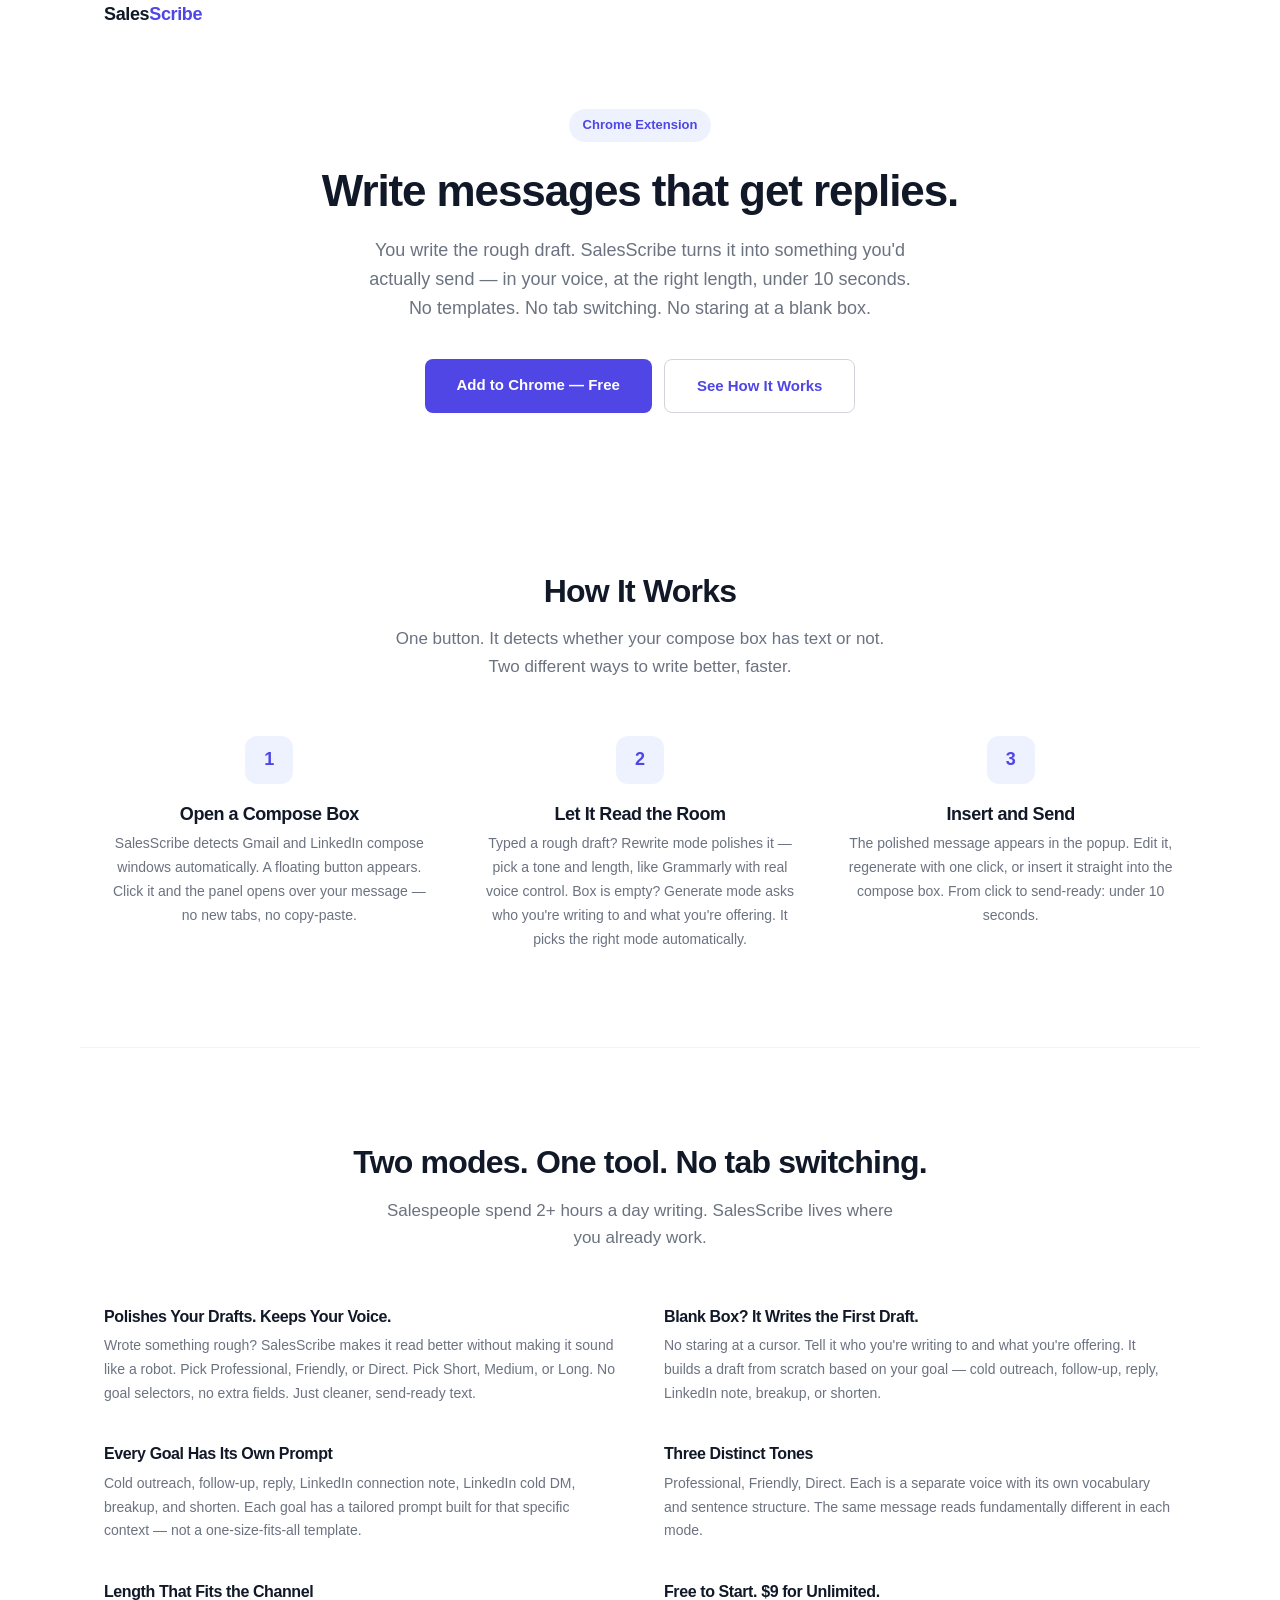
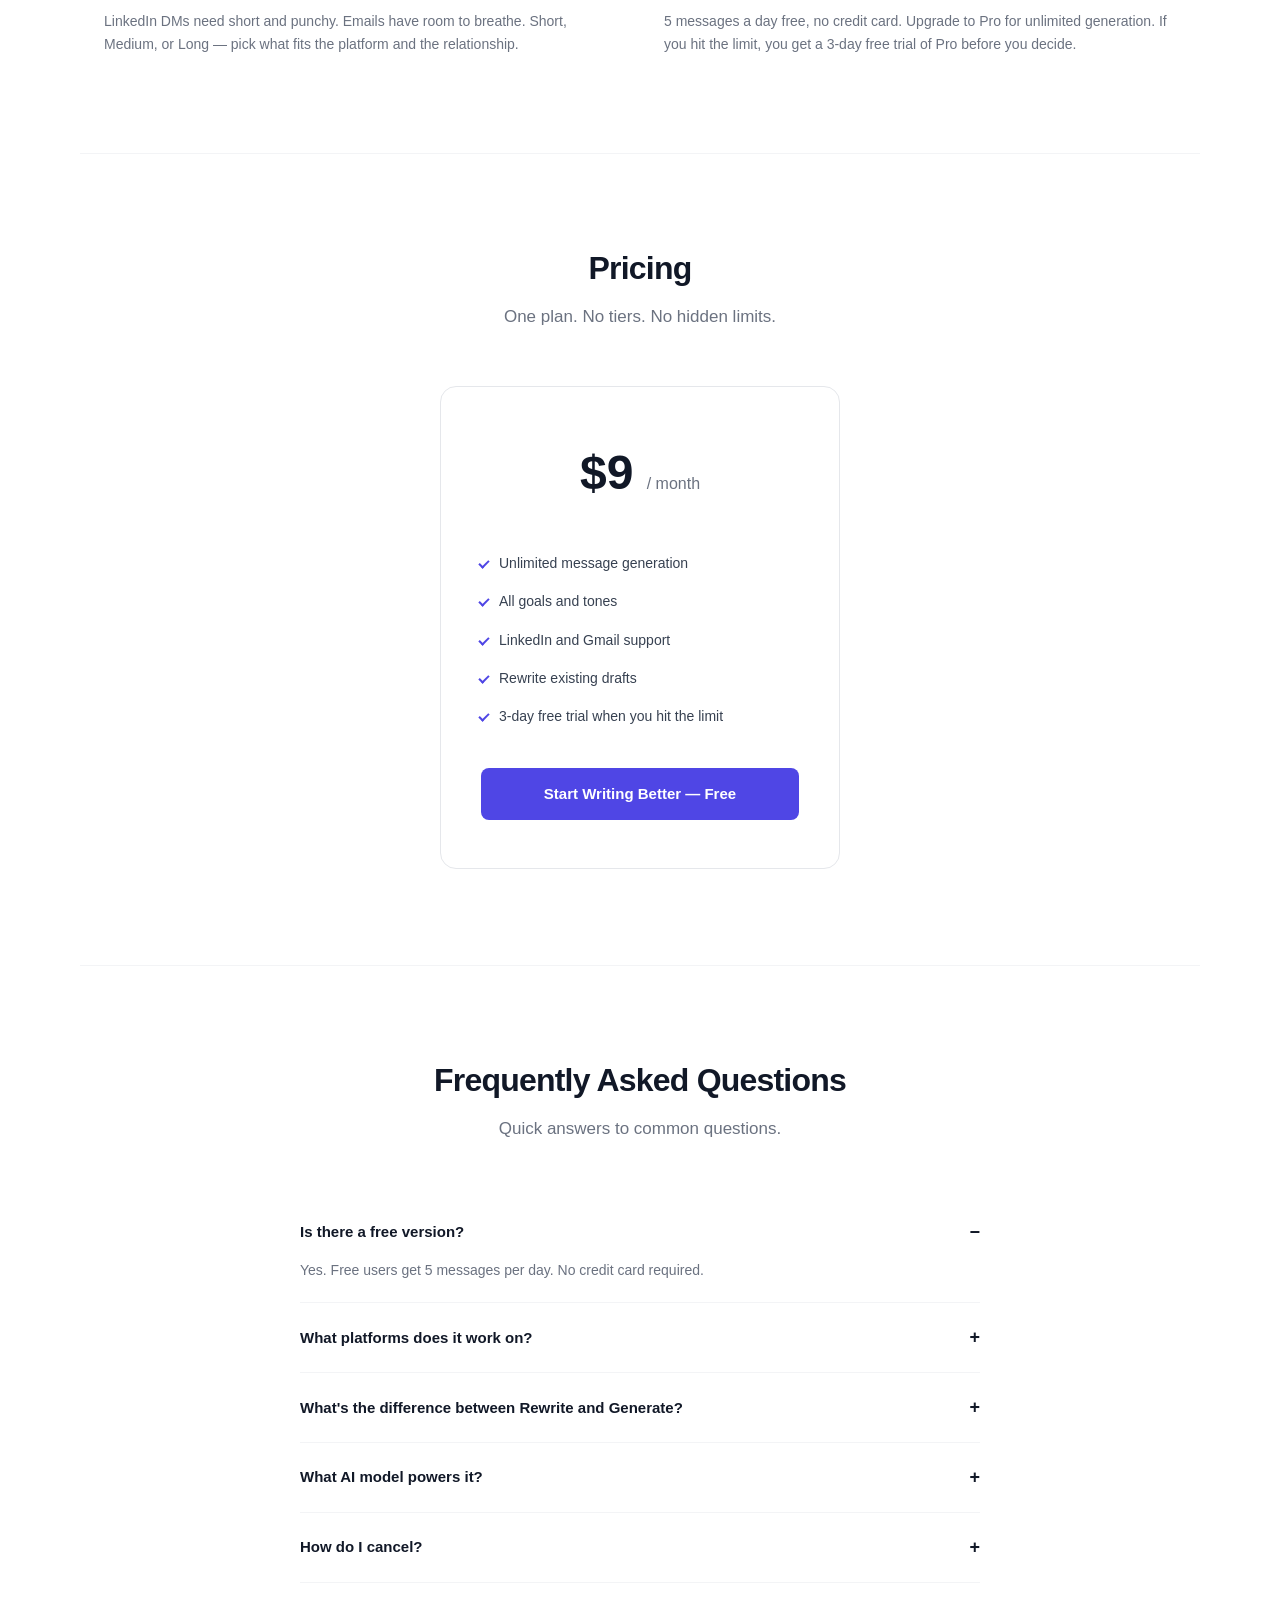
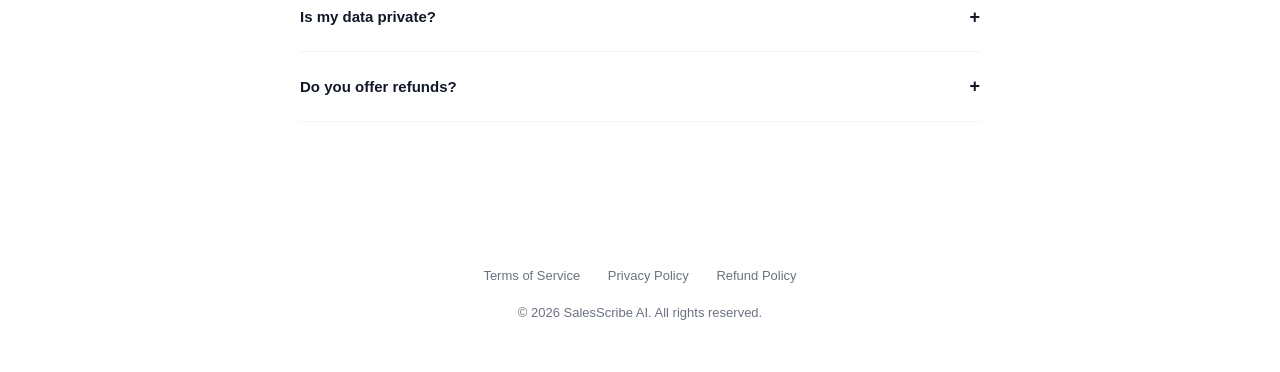
==== index.html @ 1881f363 "added favicon and updated sales copy" ====
<!DOCTYPE html>
<html lang="en">
<head>
  <meta charset="UTF-8">
  <meta name="viewport" content="width=device-width, initial-scale=1.0">
  <title>SalesScribe — AI Writing for Sales, Inside Gmail &amp; LinkedIn</title>
  <meta name="description" content="SalesScribe lives in Gmail and LinkedIn. Rough draft? It polishes it. Blank box? It writes the first draft. Two modes, one tool, under 10 seconds.">
  <link rel="icon" type="image/png" href="/icon/icon128.png">
  <style>
    /* ── Reset & Base ── */
    *, *::before, *::after { box-sizing: border-box; margin: 0; padding: 0; }
    html { scroll-behavior: smooth; }
    body {
      font-family: -apple-system, BlinkMacSystemFont, 'Segoe UI', Helvetica, Arial, sans-serif;
      color: #111827;
      background: #fff;
      line-height: 1.6;
      -webkit-font-smoothing: antialiased;
    }
    h1, h2, h3 { line-height: 1.15; font-weight: 700; letter-spacing: -0.025em; }
    p { color: #6B7280; }
    a { color: #4F46E5; text-decoration: none; }
    a:hover { text-decoration: underline; }
    .container { max-width: 1120px; margin: 0 auto; padding: 0 24px; }

    /* ── Nav ── */
    nav { padding: 24px 0; display: flex; align-items: center; justify-content: space-between; }
    .logo { font-weight: 700; font-size: 18px; color: #111827; letter-spacing: -0.02em; }
    .logo span { color: #4F46E5; }

    /* ── Hero ── */
    .hero { padding: 80px 0 64px; text-align: center; }
    .hero h1 { font-size: 44px; max-width: 720px; margin: 0 auto 20px; }
    .hero p { font-size: 18px; max-width: 560px; margin: 0 auto 36px; }
    .hero .cta-group { display: flex; gap: 12px; justify-content: center; flex-wrap: wrap; }
    .hero .badge {
      display: inline-block;
      background: #EEF2FF;
      color: #4F46E5;
      font-size: 13px;
      font-weight: 600;
      padding: 6px 14px;
      border-radius: 100px;
      margin-bottom: 24px;
    }

    /* ── Buttons ── */
    .btn {
      display: inline-block;
      padding: 14px 32px;
      border-radius: 8px;
      font-size: 15px;
      font-weight: 600;
      cursor: pointer;
      border: none;
      transition: all 0.2s;
      text-align: center;
    }
    .btn-primary { background: #4F46E5; color: #fff; }
    .btn-primary:hover { background: #4338CA; text-decoration: none; }
    .btn-secondary {
      background: transparent;
      color: #4F46E5;
      border: 1.5px solid #D1D5DB;
    }
    .btn-secondary:hover { border-color: #4F46E5; text-decoration: none; }

    /* ── Sections ── */
    .section { padding: 96px 0; }
    .section-title { font-size: 32px; text-align: center; margin-bottom: 16px; }
    .section-subtitle {
      text-align: center;
      font-size: 17px;
      max-width: 520px;
      margin: 0 auto 56px;
    }
    .section-divider { border: none; border-top: 1px solid #F3F4F6; }

    /* ── How It Works ── */
    .steps { display: grid; grid-template-columns: repeat(3, 1fr); gap: 40px; }
    .step { text-align: center; }
    .step-number {
      width: 48px; height: 48px;
      background: #EEF2FF;
      color: #4F46E5;
      border-radius: 12px;
      display: flex; align-items: center; justify-content: center;
      font-weight: 700; font-size: 18px;
      margin: 0 auto 20px;
    }
    .step h3 { font-size: 18px; margin-bottom: 8px; }
    .step p { font-size: 14px; line-height: 1.7; }

    /* ── Features ── */
    .features { display: grid; grid-template-columns: repeat(2, 1fr); gap: 40px 48px; }
    .feature h3 { font-size: 16px; margin-bottom: 8px; }
    .feature p { font-size: 14px; line-height: 1.7; }

    /* ── Pricing ── */
    .pricing-card {
      max-width: 400px;
      margin: 0 auto;
      border: 1.5px solid #E5E7EB;
      border-radius: 16px;
      padding: 48px 40px;
      text-align: center;
    }
    .pricing-card .price { font-size: 48px; font-weight: 700; color: #111827; }
    .pricing-card .price span { font-size: 16px; font-weight: 400; color: #6B7280; }
    .pricing-card .perks { list-style: none; margin: 32px 0; text-align: left; }
    .pricing-card .perks li {
      padding: 8px 0;
      font-size: 14px;
      color: #374151;
    }
    .pricing-card .perks li::before {
      content: "";
      display: inline-block;
      width: 6px; height: 10px;
      border: solid #4F46E5;
      border-width: 0 2px 2px 0;
      transform: rotate(45deg);
      margin-right: 12px;
    }

    /* ── FAQ ── */
    .faq-list { max-width: 680px; margin: 0 auto; }
    .faq-item { border-bottom: 1px solid #F3F4F6; padding: 20px 0; }
    .faq-question {
      font-weight: 600; font-size: 15px;
      cursor: pointer; display: flex;
      justify-content: space-between; align-items: center;
      color: #111827;
    }
    .faq-answer {
      font-size: 14px; color: #6B7280;
      margin-top: 12px; line-height: 1.7;
      display: none;
    }
    .faq-item.open .faq-answer { display: block; }

    /* ── Footer ── */
    footer { padding: 48px 0; text-align: center; font-size: 13px; color: #9CA3AF; }
    footer a { color: #6B7280; margin: 0 12px; }
    footer a:hover { color: #111827; }

    /* ── Responsive ── */
    @media (max-width: 768px) {
      .hero h1 { font-size: 30px; }
      .hero { padding: 48px 0 40px; }
      .section { padding: 64px 0; }
      .steps { grid-template-columns: 1fr; }
      .features { grid-template-columns: 1fr; }
      .pricing-card { padding: 32px 24px; }
    }
  </style>
  <script type="application/ld+json">
  {
    "@context": "https://schema.org",
    "@type": "SoftwareApplication",
    "name": "SalesScribe AI",
    "operatingSystem": "Chrome",
    "applicationCategory": "BrowserExtension",
    "description": "AI-powered Chrome extension that writes sales messages on LinkedIn and Gmail.",
    "offers": {
      "@type": "Offer",
      "price": "9",
      "priceCurrency": "USD"
    }
  }
  </script>
</head>
<body>

<nav class="container">
  <div class="logo">Sales<span>Scribe</span></div>
</nav>

<section class="hero container">
  <div class="badge">Chrome Extension</div>
  <h1>Write messages that get replies.</h1>
  <p>You write the rough draft. SalesScribe turns it into something you'd actually send — in your voice, at the right length, under 10 seconds. No templates. No tab switching. No staring at a blank box.</p>
  <div class="cta-group">
    <a href="https://chrome.google.com/webstore/detail/salesscribe-ai/bjbajiifkghleghfpdmjmefpfbcjfmlh" class="btn btn-primary" target="_blank">Add to Chrome — Free</a>
    <a href="#how-it-works" class="btn btn-secondary">See How It Works</a>
  </div>
</section>

<section id="how-it-works" class="section">
  <div class="container">
    <h2 class="section-title">How It Works</h2>
    <p class="section-subtitle">One button. It detects whether your compose box has text or not. Two different ways to write better, faster.</p>
    <div class="steps">
      <div class="step">
        <div class="step-number">1</div>
        <h3>Open a Compose Box</h3>
        <p>SalesScribe detects Gmail and LinkedIn compose windows automatically. A floating button appears. Click it and the panel opens over your message — no new tabs, no copy-paste.</p>
      </div>
      <div class="step">
        <div class="step-number">2</div>
        <h3>Let It Read the Room</h3>
        <p>Typed a rough draft? Rewrite mode polishes it — pick a tone and length, like Grammarly with real voice control. Box is empty? Generate mode asks who you're writing to and what you're offering. It picks the right mode automatically.</p>
      </div>
      <div class="step">
        <div class="step-number">3</div>
        <h3>Insert and Send</h3>
        <p>The polished message appears in the popup. Edit it, regenerate with one click, or insert it straight into the compose box. From click to send-ready: under 10 seconds.</p>
      </div>
    </div>
  </div>
</section>

<hr class="section-divider container">

<section class="section">
  <div class="container">
    <h2 class="section-title">Two modes. One tool. No tab switching.</h2>
    <p class="section-subtitle">Salespeople spend 2+ hours a day writing. SalesScribe lives where you already work.</p>
    <div class="features">
      <div class="feature">
        <h3>Polishes Your Drafts. Keeps Your Voice.</h3>
        <p>Wrote something rough? SalesScribe makes it read better without making it sound like a robot. Pick Professional, Friendly, or Direct. Pick Short, Medium, or Long. No goal selectors, no extra fields. Just cleaner, send-ready text.</p>
      </div>
      <div class="feature">
        <h3>Blank Box? It Writes the First Draft.</h3>
        <p>No staring at a cursor. Tell it who you're writing to and what you're offering. It builds a draft from scratch based on your goal — cold outreach, follow-up, reply, LinkedIn note, breakup, or shorten.</p>
      </div>
      <div class="feature">
        <h3>Every Goal Has Its Own Prompt</h3>
        <p>Cold outreach, follow-up, reply, LinkedIn connection note, LinkedIn cold DM, breakup, and shorten. Each goal has a tailored prompt built for that specific context — not a one-size-fits-all template.</p>
      </div>
      <div class="feature">
        <h3>Three Distinct Tones</h3>
        <p>Professional, Friendly, Direct. Each is a separate voice with its own vocabulary and sentence structure. The same message reads fundamentally different in each mode.</p>
      </div>
      <div class="feature">
        <h3>Length That Fits the Channel</h3>
        <p>LinkedIn DMs need short and punchy. Emails have room to breathe. Short, Medium, or Long — pick what fits the platform and the relationship.</p>
      </div>
      <div class="feature">
        <h3>Free to Start. $9 for Unlimited.</h3>
        <p>5 messages a day free, no credit card. Upgrade to Pro for unlimited generation. If you hit the limit, you get a 3-day free trial of Pro before you decide.</p>
      </div>
    </div>
  </div>
</section>

<hr class="section-divider container">

<section class="section">
  <div class="container">
    <h2 class="section-title">Pricing</h2>
    <p class="section-subtitle">One plan. No tiers. No hidden limits.</p>
    <div class="pricing-card">
      <div class="price">$9 <span>/ month</span></div>
      <ul class="perks">
        <li>Unlimited message generation</li>
        <li>All goals and tones</li>
        <li>LinkedIn and Gmail support</li>
        <li>Rewrite existing drafts</li>
        <li>3-day free trial when you hit the limit</li>
      </ul>
      <a href="https://chrome.google.com/webstore/detail/salesscribe-ai/bjbajiifkghleghfpdmjmefpfbcjfmlh" class="btn btn-primary" style="width:100%;" target="_blank">Start Writing Better — Free</a>
    </div>
  </div>
</section>

<hr class="section-divider container">

<section class="section">
  <div class="container">
    <h2 class="section-title">Frequently Asked Questions</h2>
    <p class="section-subtitle">Quick answers to common questions.</p>
    <div class="faq-list">

      <div class="faq-item open">
        <div class="faq-question" onclick="toggleFaq(this)">
          Is there a free version?
          <span style="font-size:18px;">&minus;</span>
        </div>
        <div class="faq-answer">Yes. Free users get 5 messages per day. No credit card required.</div>
      </div>

      <div class="faq-item">
        <div class="faq-question" onclick="toggleFaq(this)">
          What platforms does it work on?
          <span style="font-size:18px;">+</span>
        </div>
        <div class="faq-answer">Gmail and LinkedIn. The button appears automatically when you open a compose window on either platform.</div>
      </div>

      <div class="faq-item">
        <div class="faq-question" onclick="toggleFaq(this)">
          What's the difference between Rewrite and Generate?
          <span style="font-size:18px;">+</span>
        </div>
        <div class="faq-answer">Rewrite polishes text you already wrote — improves grammar, clarity, and flow without changing your meaning. Generate builds a draft from scratch using your context. The extension picks the right mode based on whether your compose box has text.</div>
      </div>

      <div class="faq-item">
        <div class="faq-question" onclick="toggleFaq(this)">
          What AI model powers it?
          <span style="font-size:18px;">+</span>
        </div>
        <div class="faq-answer">Claude Haiku by Anthropic. Fast, reliable, and optimized for short-form writing. Output appears in 2-4 seconds.</div>
      </div>

      <div class="faq-item">
        <div class="faq-question" onclick="toggleFaq(this)">
          How do I cancel?
          <span style="font-size:18px;">+</span>
        </div>
        <div class="faq-answer">Cancel anytime from your account settings. Access continues until the end of the billing period.</div>
      </div>

      <div class="faq-item">
        <div class="faq-question" onclick="toggleFaq(this)">
          Is my data private?
          <span style="font-size:18px;">+</span>
        </div>
        <div class="faq-answer">Yes. Generated messages are stored only for your history. We do not train AI models on your data.</div>
      </div>

      <div class="faq-item">
        <div class="faq-question" onclick="toggleFaq(this)">
          Do you offer refunds?
          <span style="font-size:18px;">+</span>
        </div>
        <div class="faq-answer">Yes. If you are not satisfied within 14 days of purchase, we will issue a full refund.</div>
      </div>

    </div>
  </div>
</section>

<footer>
  <div class="container">
    <div>
      <a href="/terms">Terms of Service</a>
      <a href="/privacy">Privacy Policy</a>
      <a href="/refund-policy">Refund Policy</a>
    </div>
    <p style="margin-top:16px;">&copy; 2026 SalesScribe AI. All rights reserved.</p>
  </div>
</footer>

<script>
function toggleFaq(el) {
  const item = el.parentElement;
  const isOpen = item.classList.contains('open');
  document.querySelectorAll('.faq-item.open').forEach(i => {
    i.classList.remove('open');
    i.querySelector('.faq-question span').textContent = '+';
  });
  if (!isOpen) {
    item.classList.add('open');
    item.querySelector('.faq-question span').textContent = '\u2212';
  }
}
</script>

</body>
</html>
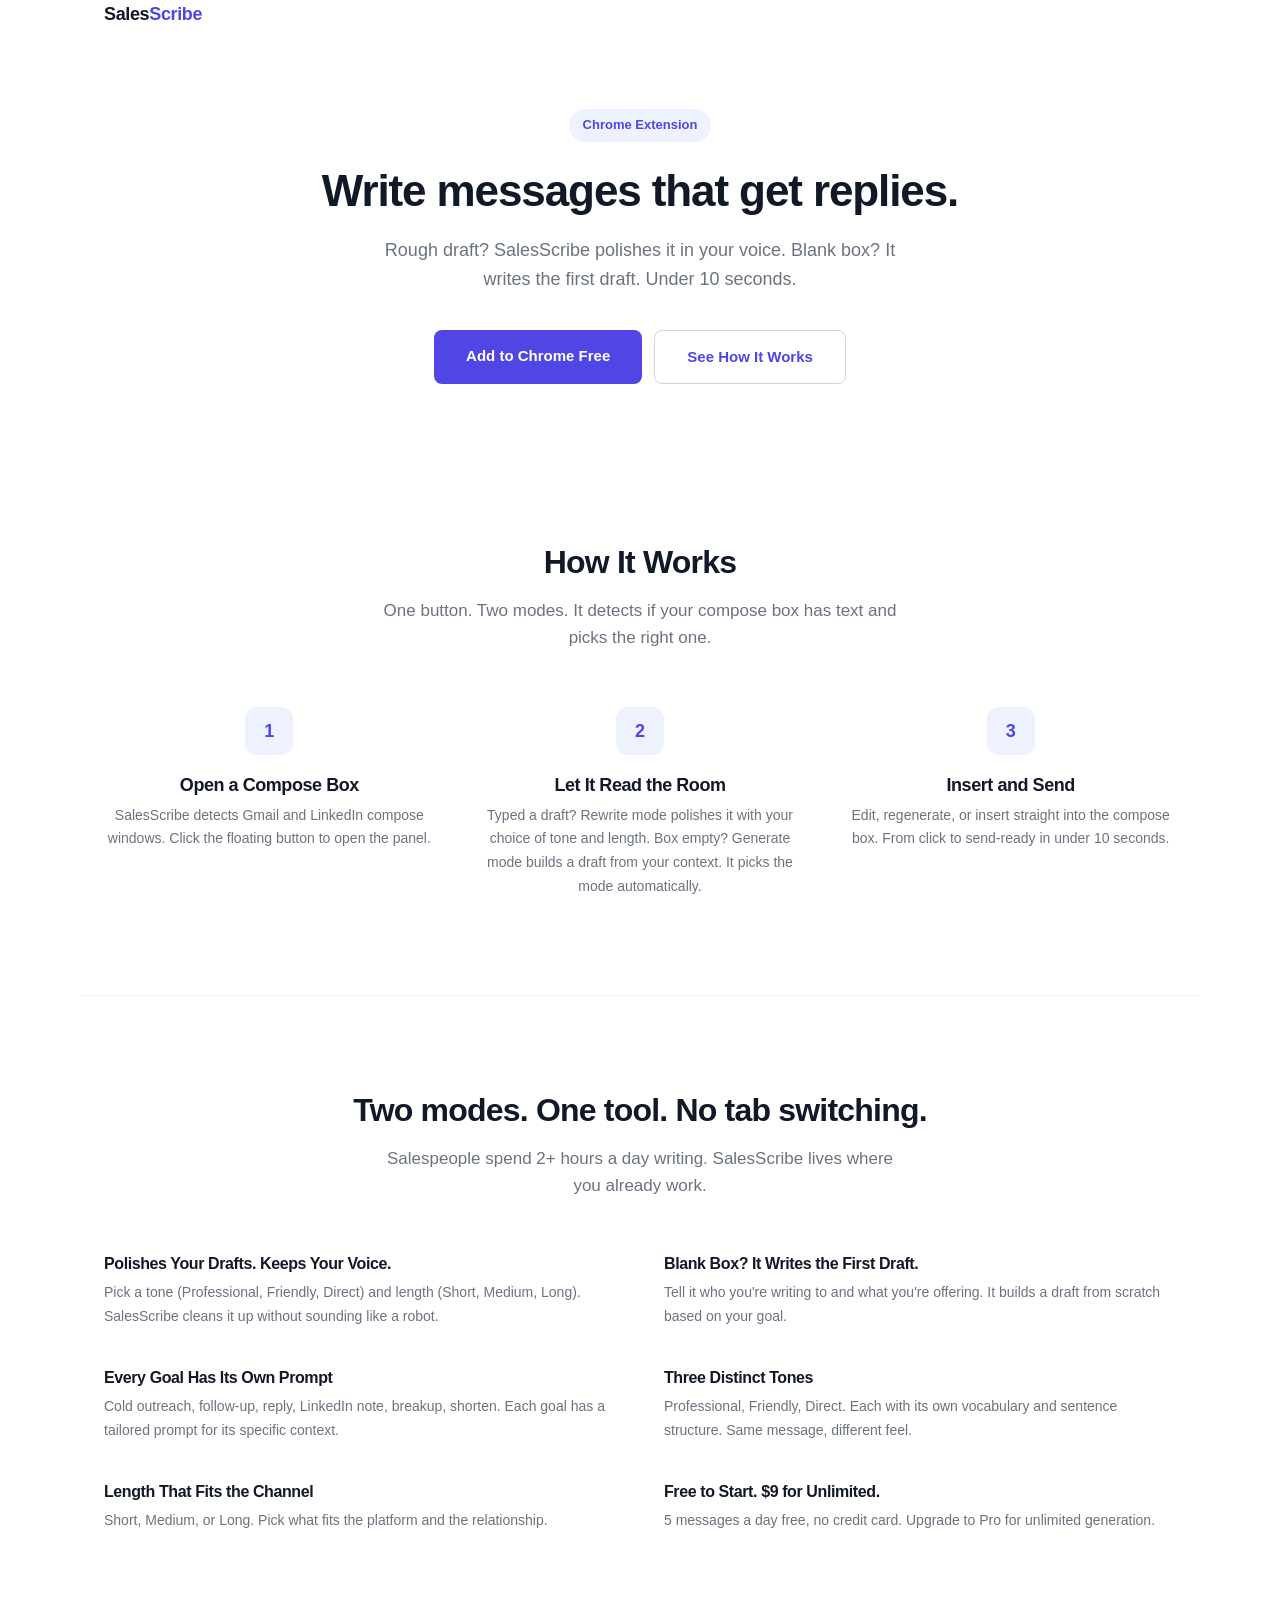
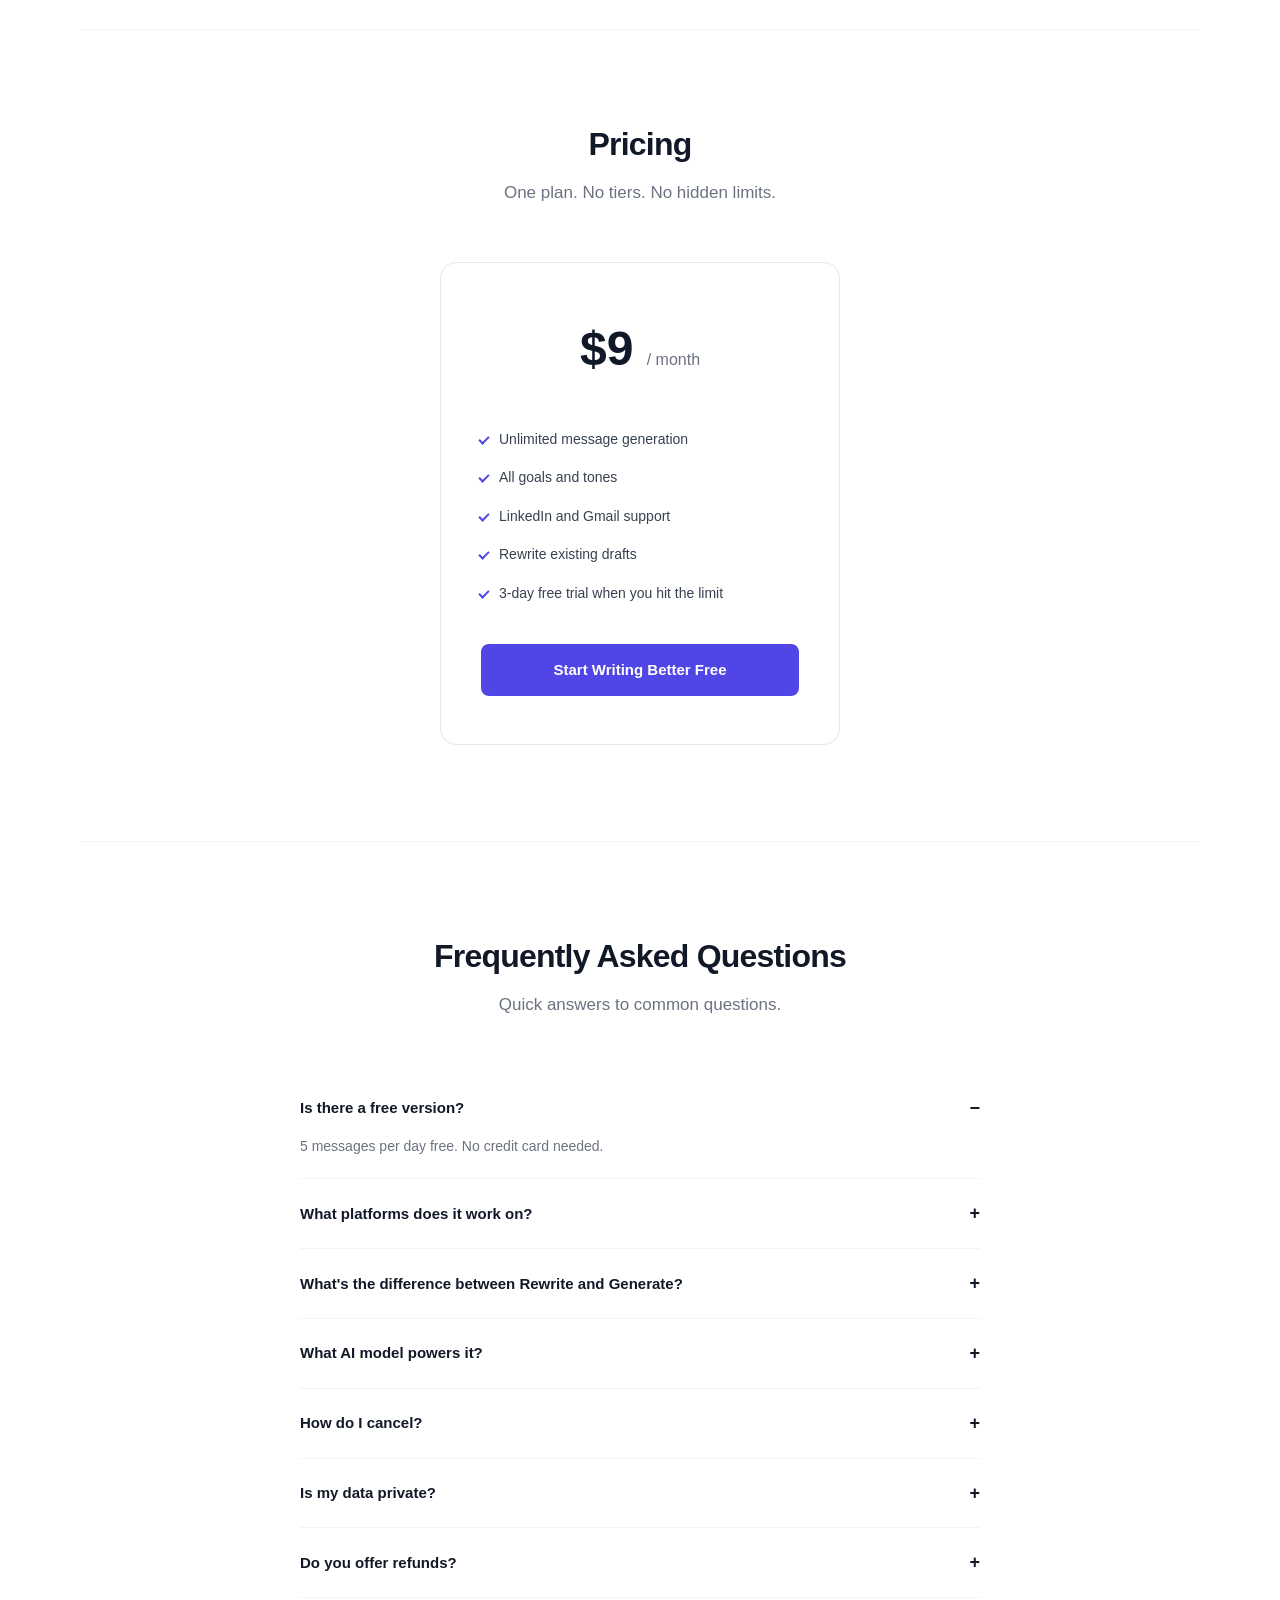
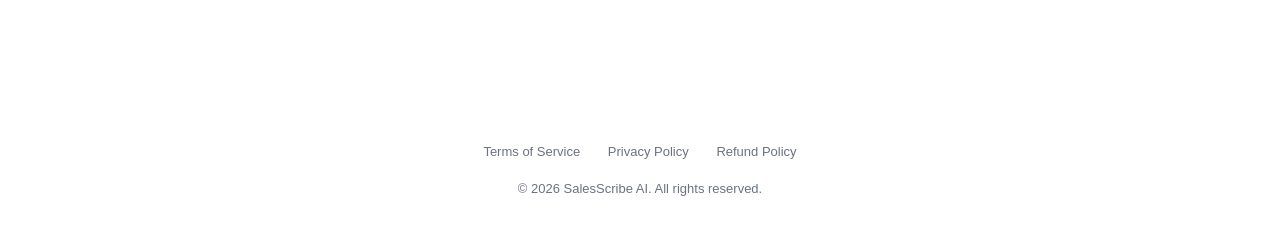
==== commit 697a9c4f: "added favicon and updated sales copy" ====
--- a/index.html
+++ b/index.html
@@ -179,9 +179,9 @@
 <section class="hero container">
   <div class="badge">Chrome Extension</div>
   <h1>Write messages that get replies.</h1>
-  <p>You write the rough draft. SalesScribe turns it into something you'd actually send — in your voice, at the right length, under 10 seconds. No templates. No tab switching. No staring at a blank box.</p>
+  <p>Rough draft? SalesScribe polishes it in your voice. Blank box? It writes the first draft. Under 10 seconds.</p>
   <div class="cta-group">
-    <a href="https://chrome.google.com/webstore/detail/salesscribe-ai/bjbajiifkghleghfpdmjmefpfbcjfmlh" class="btn btn-primary" target="_blank">Add to Chrome — Free</a>
+    <a href="https://chrome.google.com/webstore/detail/salesscribe-ai/bjbajiifkghleghfpdmjmefpfbcjfmlh" class="btn btn-primary" target="_blank">Add to Chrome Free</a>
     <a href="#how-it-works" class="btn btn-secondary">See How It Works</a>
   </div>
 </section>
@@ -189,22 +189,22 @@
 <section id="how-it-works" class="section">
   <div class="container">
     <h2 class="section-title">How It Works</h2>
-    <p class="section-subtitle">One button. It detects whether your compose box has text or not. Two different ways to write better, faster.</p>
+    <p class="section-subtitle">One button. Two modes. It detects if your compose box has text and picks the right one.</p>
     <div class="steps">
       <div class="step">
         <div class="step-number">1</div>
         <h3>Open a Compose Box</h3>
-        <p>SalesScribe detects Gmail and LinkedIn compose windows automatically. A floating button appears. Click it and the panel opens over your message — no new tabs, no copy-paste.</p>
+        <p>SalesScribe detects Gmail and LinkedIn compose windows. Click the floating button to open the panel.</p>
       </div>
       <div class="step">
         <div class="step-number">2</div>
         <h3>Let It Read the Room</h3>
-        <p>Typed a rough draft? Rewrite mode polishes it — pick a tone and length, like Grammarly with real voice control. Box is empty? Generate mode asks who you're writing to and what you're offering. It picks the right mode automatically.</p>
+        <p>Typed a draft? Rewrite mode polishes it with your choice of tone and length. Box empty? Generate mode builds a draft from your context. It picks the mode automatically.</p>
       </div>
       <div class="step">
         <div class="step-number">3</div>
         <h3>Insert and Send</h3>
-        <p>The polished message appears in the popup. Edit it, regenerate with one click, or insert it straight into the compose box. From click to send-ready: under 10 seconds.</p>
+        <p>Edit, regenerate, or insert straight into the compose box. From click to send-ready in under 10 seconds.</p>
       </div>
     </div>
   </div>
@@ -219,27 +219,27 @@
     <div class="features">
       <div class="feature">
         <h3>Polishes Your Drafts. Keeps Your Voice.</h3>
-        <p>Wrote something rough? SalesScribe makes it read better without making it sound like a robot. Pick Professional, Friendly, or Direct. Pick Short, Medium, or Long. No goal selectors, no extra fields. Just cleaner, send-ready text.</p>
+        <p>Pick a tone (Professional, Friendly, Direct) and length (Short, Medium, Long). SalesScribe cleans it up without sounding like a robot.</p>
       </div>
       <div class="feature">
         <h3>Blank Box? It Writes the First Draft.</h3>
-        <p>No staring at a cursor. Tell it who you're writing to and what you're offering. It builds a draft from scratch based on your goal — cold outreach, follow-up, reply, LinkedIn note, breakup, or shorten.</p>
+        <p>Tell it who you're writing to and what you're offering. It builds a draft from scratch based on your goal.</p>
       </div>
       <div class="feature">
         <h3>Every Goal Has Its Own Prompt</h3>
-        <p>Cold outreach, follow-up, reply, LinkedIn connection note, LinkedIn cold DM, breakup, and shorten. Each goal has a tailored prompt built for that specific context — not a one-size-fits-all template.</p>
+        <p>Cold outreach, follow-up, reply, LinkedIn note, breakup, shorten. Each goal has a tailored prompt for its specific context.</p>
       </div>
       <div class="feature">
         <h3>Three Distinct Tones</h3>
-        <p>Professional, Friendly, Direct. Each is a separate voice with its own vocabulary and sentence structure. The same message reads fundamentally different in each mode.</p>
+        <p>Professional, Friendly, Direct. Each with its own vocabulary and sentence structure. Same message, different feel.</p>
       </div>
       <div class="feature">
         <h3>Length That Fits the Channel</h3>
-        <p>LinkedIn DMs need short and punchy. Emails have room to breathe. Short, Medium, or Long — pick what fits the platform and the relationship.</p>
+        <p>Short, Medium, or Long. Pick what fits the platform and the relationship.</p>
       </div>
       <div class="feature">
         <h3>Free to Start. $9 for Unlimited.</h3>
-        <p>5 messages a day free, no credit card. Upgrade to Pro for unlimited generation. If you hit the limit, you get a 3-day free trial of Pro before you decide.</p>
+        <p>5 messages a day free, no credit card. Upgrade to Pro for unlimited generation.</p>
       </div>
     </div>
   </div>
@@ -260,7 +260,7 @@
         <li>Rewrite existing drafts</li>
         <li>3-day free trial when you hit the limit</li>
       </ul>
-      <a href="https://chrome.google.com/webstore/detail/salesscribe-ai/bjbajiifkghleghfpdmjmefpfbcjfmlh" class="btn btn-primary" style="width:100%;" target="_blank">Start Writing Better — Free</a>
+      <a href="https://chrome.google.com/webstore/detail/salesscribe-ai/bjbajiifkghleghfpdmjmefpfbcjfmlh" class="btn btn-primary" style="width:100%;" target="_blank">Start Writing Better Free</a>
     </div>
   </div>
 </section>
@@ -278,7 +278,7 @@
           Is there a free version?
           <span style="font-size:18px;">&minus;</span>
         </div>
-        <div class="faq-answer">Yes. Free users get 5 messages per day. No credit card required.</div>
+        <div class="faq-answer">5 messages per day free. No credit card needed.</div>
       </div>
 
       <div class="faq-item">
@@ -286,7 +286,7 @@
           What platforms does it work on?
           <span style="font-size:18px;">+</span>
         </div>
-        <div class="faq-answer">Gmail and LinkedIn. The button appears automatically when you open a compose window on either platform.</div>
+        <div class="faq-answer">Gmail and LinkedIn. The button appears automatically when you open a compose window.</div>
       </div>
 
       <div class="faq-item">
@@ -294,7 +294,7 @@
           What's the difference between Rewrite and Generate?
           <span style="font-size:18px;">+</span>
         </div>
-        <div class="faq-answer">Rewrite polishes text you already wrote — improves grammar, clarity, and flow without changing your meaning. Generate builds a draft from scratch using your context. The extension picks the right mode based on whether your compose box has text.</div>
+        <div class="faq-answer">Rewrite polishes text you already wrote. Generate builds a draft from scratch. The extension picks the right mode based on whether your compose box has text.</div>
       </div>
 
       <div class="faq-item">
@@ -302,7 +302,7 @@
           What AI model powers it?
           <span style="font-size:18px;">+</span>
         </div>
-        <div class="faq-answer">Claude Haiku by Anthropic. Fast, reliable, and optimized for short-form writing. Output appears in 2-4 seconds.</div>
+        <div class="faq-answer">Claude Haiku by Anthropic. Output appears in 2-4 seconds.</div>
       </div>
 
       <div class="faq-item">
@@ -318,7 +318,7 @@
           Is my data private?
           <span style="font-size:18px;">+</span>
         </div>
-        <div class="faq-answer">Yes. Generated messages are stored only for your history. We do not train AI models on your data.</div>
+        <div class="faq-answer">We store generated messages for your history only. We do not train AI models on your data.</div>
       </div>
 
       <div class="faq-item">
@@ -326,7 +326,7 @@
           Do you offer refunds?
           <span style="font-size:18px;">+</span>
         </div>
-        <div class="faq-answer">Yes. If you are not satisfied within 14 days of purchase, we will issue a full refund.</div>
+        <div class="faq-answer">Full refund within 14 days of purchase if you are not satisfied.</div>
       </div>
 
     </div>
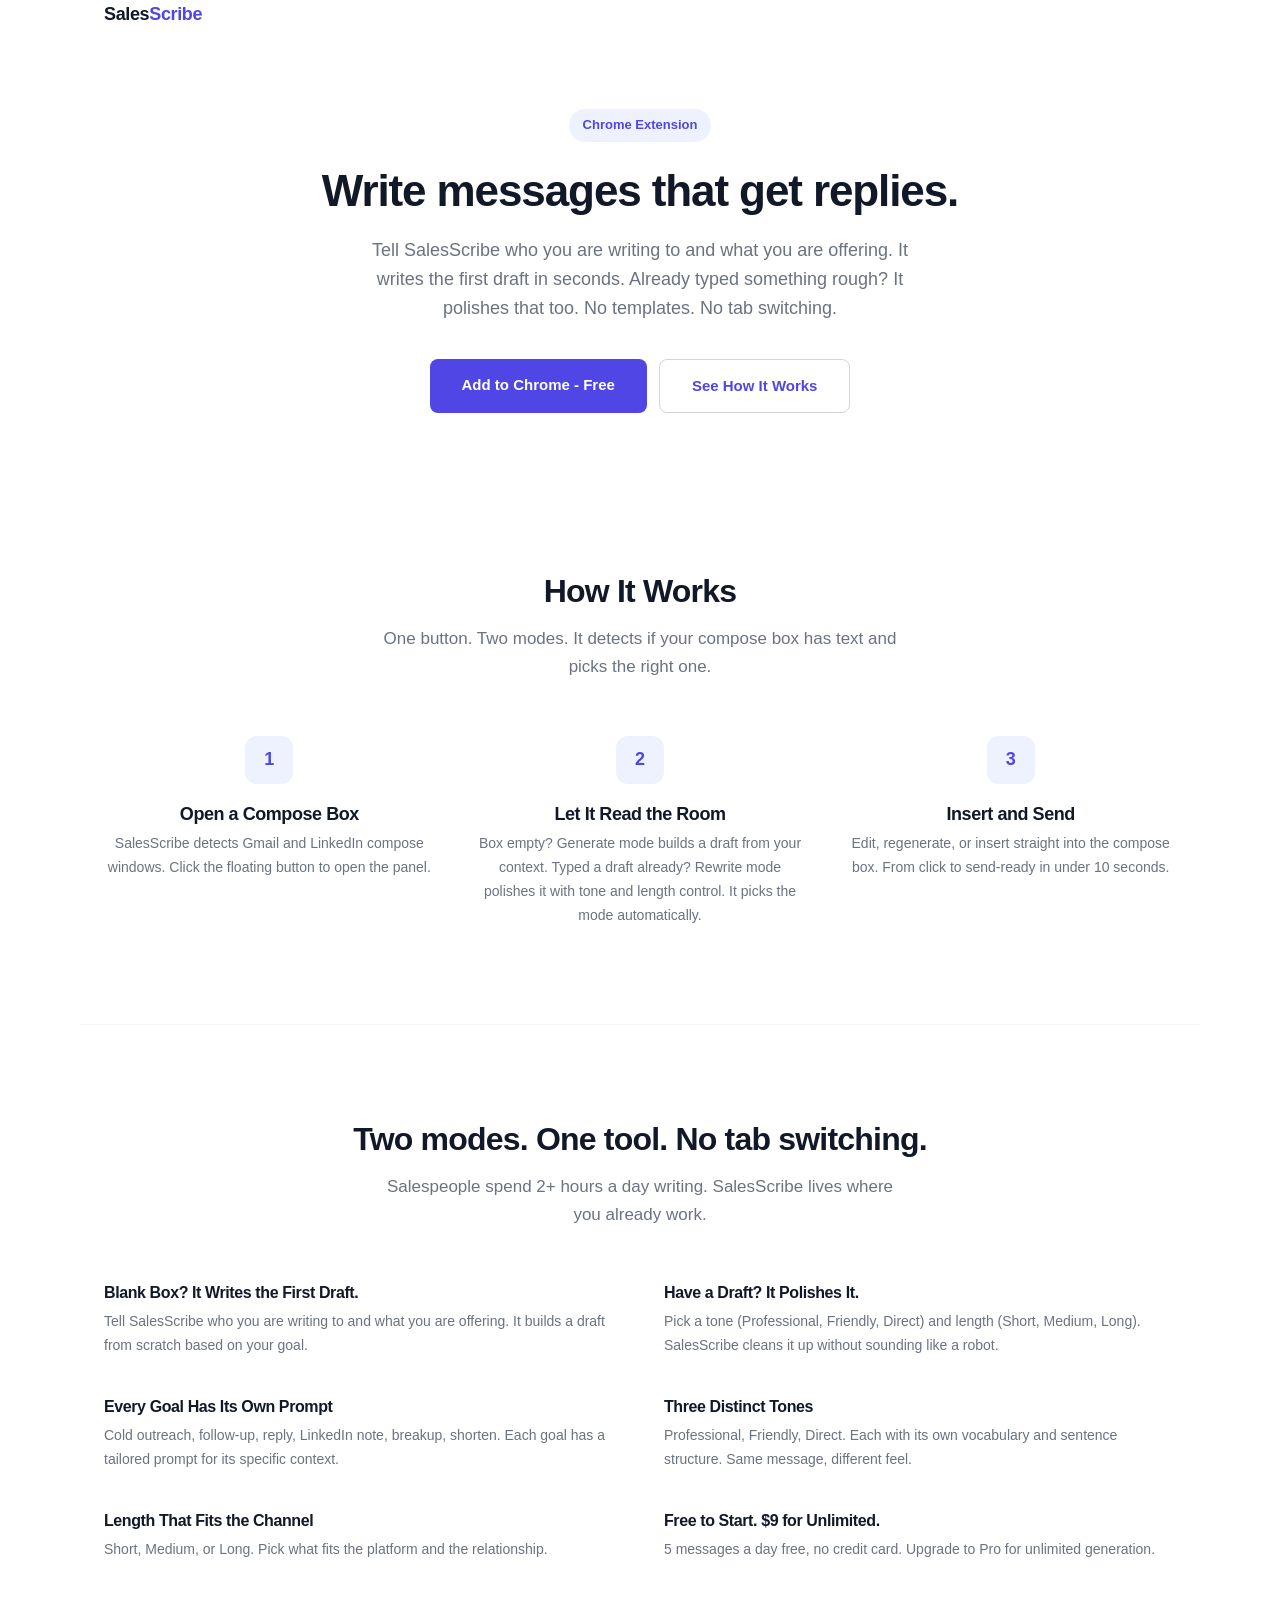
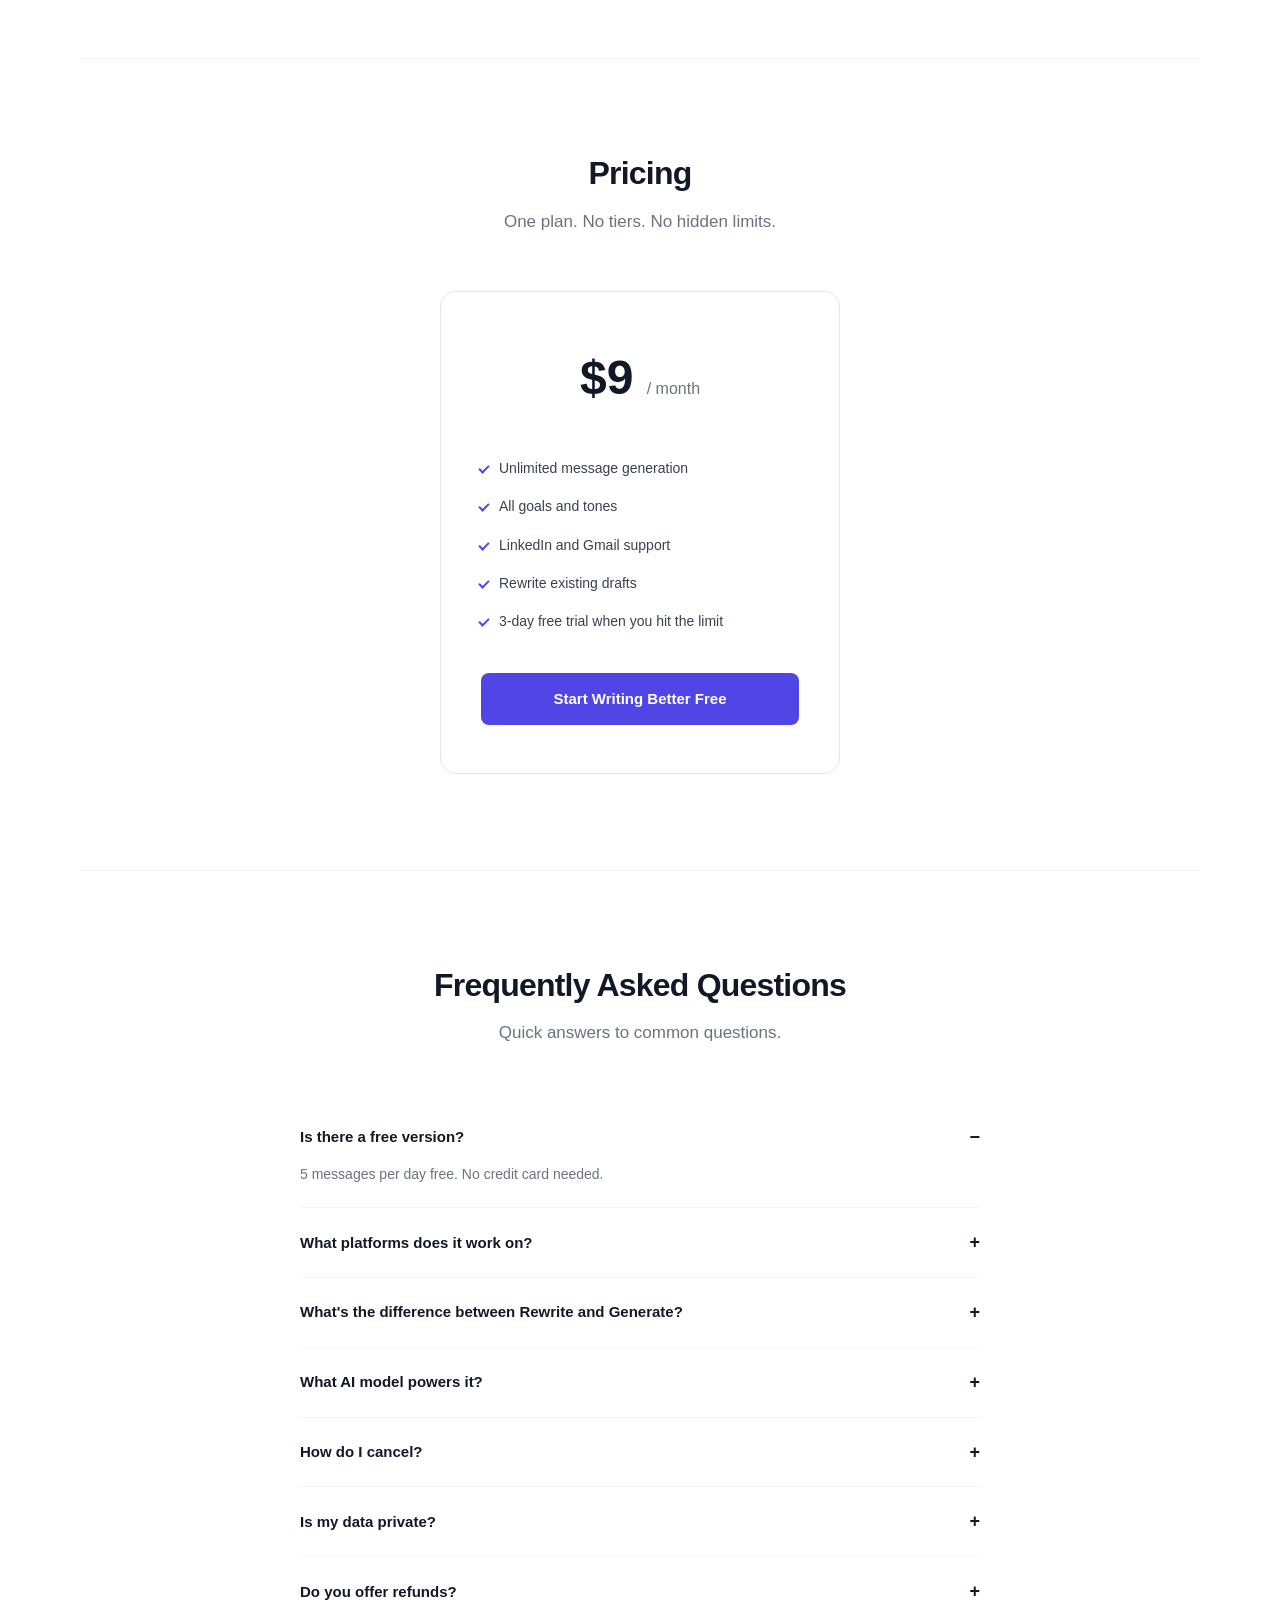
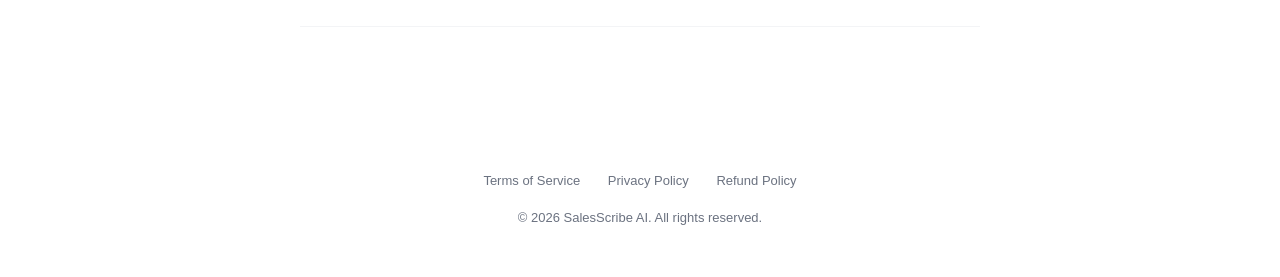
==== commit be959b1c: "added favicon and updated sales copy" ====
--- a/index.html
+++ b/index.html
@@ -3,8 +3,8 @@
 <head>
   <meta charset="UTF-8">
   <meta name="viewport" content="width=device-width, initial-scale=1.0">
-  <title>SalesScribe — AI Writing for Sales, Inside Gmail &amp; LinkedIn</title>
-  <meta name="description" content="SalesScribe lives in Gmail and LinkedIn. Rough draft? It polishes it. Blank box? It writes the first draft. Two modes, one tool, under 10 seconds.">
+  <title>SalesScribe - AI Writing for Sales, Inside Gmail &amp; LinkedIn</title>
+  <meta name="description" content="SalesScribe lives in Gmail and LinkedIn. Blank box? It writes a first draft. Have a draft? It polishes it. Two modes, one tool, under 10 seconds.">
   <link rel="icon" type="image/png" href="/icon/icon128.png">
   <style>
     /* ── Reset & Base ── */
@@ -179,9 +179,9 @@
 <section class="hero container">
   <div class="badge">Chrome Extension</div>
   <h1>Write messages that get replies.</h1>
-  <p>Rough draft? SalesScribe polishes it in your voice. Blank box? It writes the first draft. Under 10 seconds.</p>
+  <p>Tell SalesScribe who you are writing to and what you are offering. It writes the first draft in seconds. Already typed something rough? It polishes that too. No templates. No tab switching.</p>
   <div class="cta-group">
-    <a href="https://chrome.google.com/webstore/detail/salesscribe-ai/bjbajiifkghleghfpdmjmefpfbcjfmlh" class="btn btn-primary" target="_blank">Add to Chrome Free</a>
+    <a href="https://chrome.google.com/webstore/detail/salesscribe-ai/bjbajiifkghleghfpdmjmefpfbcjfmlh" class="btn btn-primary" target="_blank">Add to Chrome - Free</a>
     <a href="#how-it-works" class="btn btn-secondary">See How It Works</a>
   </div>
 </section>
@@ -199,7 +199,7 @@
       <div class="step">
         <div class="step-number">2</div>
         <h3>Let It Read the Room</h3>
-        <p>Typed a draft? Rewrite mode polishes it with your choice of tone and length. Box empty? Generate mode builds a draft from your context. It picks the mode automatically.</p>
+        <p>Box empty? Generate mode builds a draft from your context. Typed a draft already? Rewrite mode polishes it with tone and length control. It picks the mode automatically.</p>
       </div>
       <div class="step">
         <div class="step-number">3</div>
@@ -218,12 +218,12 @@
     <p class="section-subtitle">Salespeople spend 2+ hours a day writing. SalesScribe lives where you already work.</p>
     <div class="features">
       <div class="feature">
-        <h3>Polishes Your Drafts. Keeps Your Voice.</h3>
+        <h3>Blank Box? It Writes the First Draft.</h3>
+        <p>Tell SalesScribe who you are writing to and what you are offering. It builds a draft from scratch based on your goal.</p>
+      </div>
+      <div class="feature">
+        <h3>Have a Draft? It Polishes It.</h3>
         <p>Pick a tone (Professional, Friendly, Direct) and length (Short, Medium, Long). SalesScribe cleans it up without sounding like a robot.</p>
-      </div>
-      <div class="feature">
-        <h3>Blank Box? It Writes the First Draft.</h3>
-        <p>Tell it who you're writing to and what you're offering. It builds a draft from scratch based on your goal.</p>
       </div>
       <div class="feature">
         <h3>Every Goal Has Its Own Prompt</h3>
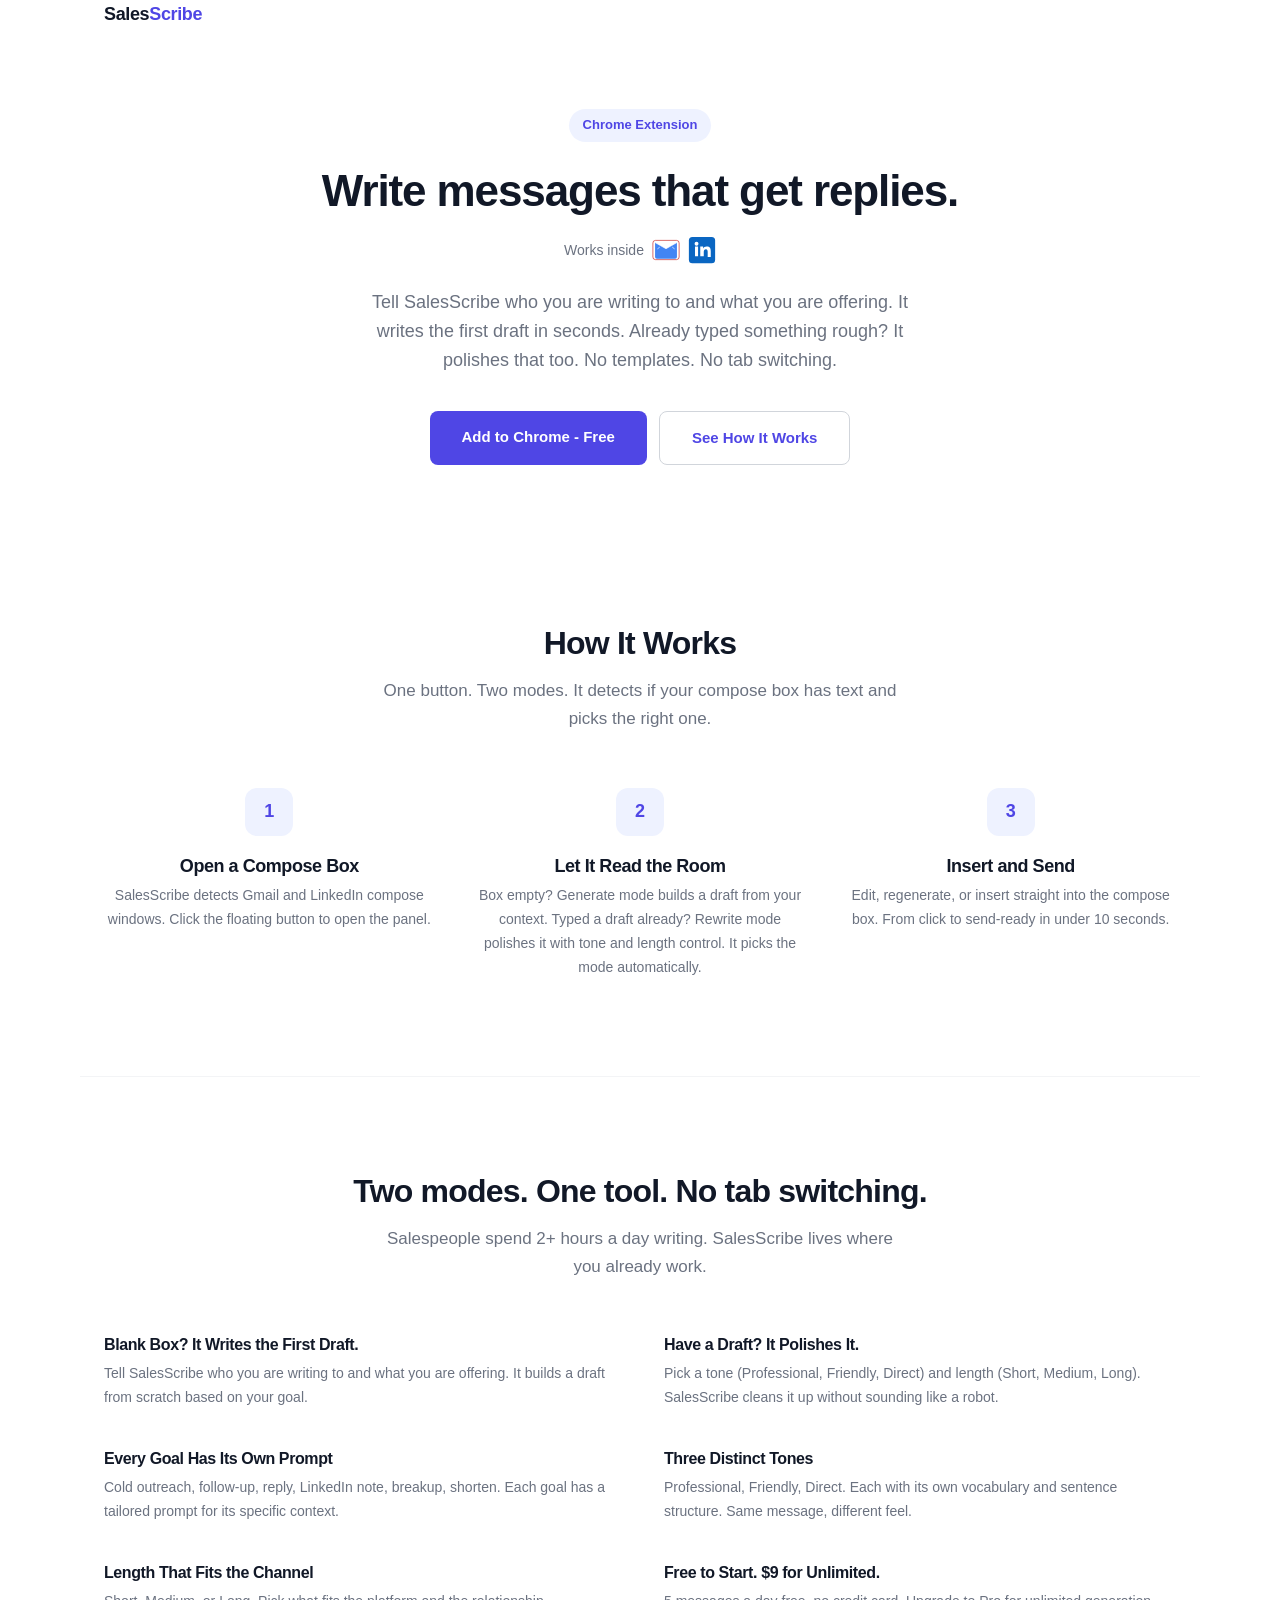
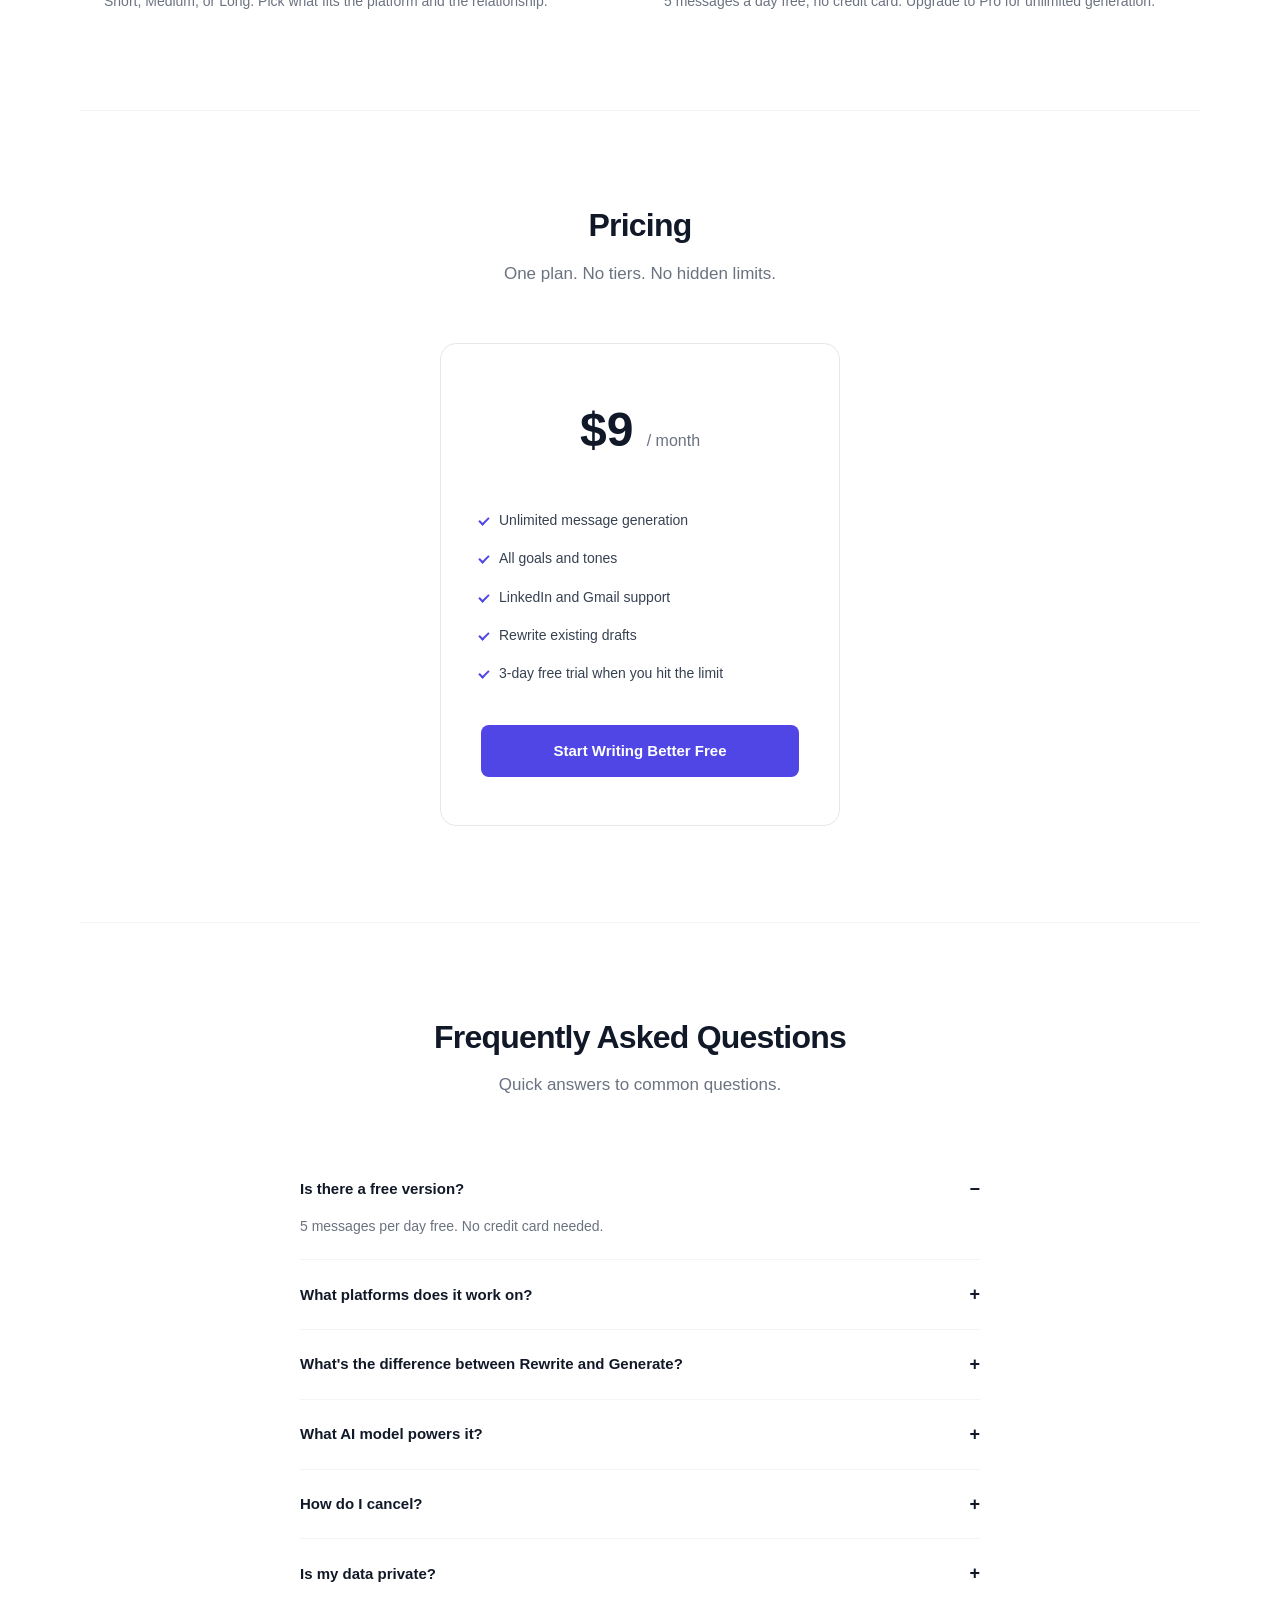
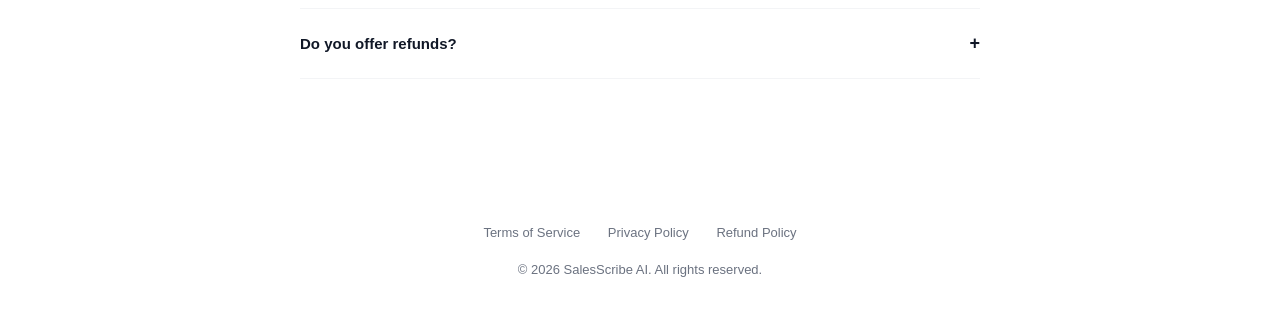
==== commit b4cf38eb: "added icons for gmail and linkedin" ====
--- a/index.html
+++ b/index.html
@@ -33,7 +33,9 @@
     .hero h1 { font-size: 44px; max-width: 720px; margin: 0 auto 20px; }
     .hero p { font-size: 18px; max-width: 560px; margin: 0 auto 36px; }
     .hero .cta-group { display: flex; gap: 12px; justify-content: center; flex-wrap: wrap; }
-    .hero .badge {
+    .hero     .platforms { display: flex; align-items: center; justify-content: center; gap: 8px; margin-bottom: 24px; font-size: 14px; color: #6B7280; }
+    .plat-icon { flex-shrink: 0; }
+    .badge {
       display: inline-block;
       background: #EEF2FF;
       color: #4F46E5;
@@ -51,7 +53,7 @@
       border-radius: 8px;
       font-size: 15px;
       font-weight: 600;
-      cursor: pointer;
+      cursor: pointer; 
       border: none;
       transition: all 0.2s;
       text-align: center;
@@ -179,6 +181,20 @@
 <section class="hero container">
   <div class="badge">Chrome Extension</div>
   <h1>Write messages that get replies.</h1>
+  <div class="platforms">
+    <span>Works inside</span>
+    <svg class="plat-icon" viewBox="0 0 128 128" width="28" height="28">
+      <rect x="4" y="20" width="120" height="88" rx="12" fill="#fff" stroke="#c5221f" stroke-width="3"/>
+      <path d="M64 58L14 30v66a8 8 0 008 8h84a8 8 0 008-8V30z" fill="#4285f4"/>
+      <path d="M14 30l50 28 50-28" fill="none" stroke="#fff" stroke-width="3" stroke-linejoin="round"/>
+      <path d="M34 52l-8 6m68-6l8 6" stroke="#fff" stroke-width="3" stroke-linecap="round"/>
+    </svg>
+    <svg class="plat-icon" viewBox="0 0 128 128" width="28" height="28">
+      <rect x="4" y="4" width="120" height="120" rx="16" fill="#0a66c2"/>
+      <path d="M32 48h14v44H32zm7-22a9 9 0 110 18 9 9 0 010-18z" fill="#fff"/>
+      <path d="M56 48h13v8h1c2-4 7-8 15-8 16 0 19 9 19 22v26H90V73c0-6-1-13-8-13s-10 5-10 13v19H56z" fill="#fff"/>
+    </svg>
+  </div>
   <p>Tell SalesScribe who you are writing to and what you are offering. It writes the first draft in seconds. Already typed something rough? It polishes that too. No templates. No tab switching.</p>
   <div class="cta-group">
     <a href="https://chrome.google.com/webstore/detail/salesscribe-ai/bjbajiifkghleghfpdmjmefpfbcjfmlh" class="btn btn-primary" target="_blank">Add to Chrome - Free</a>
@@ -326,7 +342,7 @@
           Do you offer refunds?
           <span style="font-size:18px;">+</span>
         </div>
-        <div class="faq-answer">Full refund within 14 days of purchase if you are not satisfied.</div>
+        <div class="faq-answer">No. All purchases are final. Try the free trial before subscribing.</div>
       </div>
 
     </div>
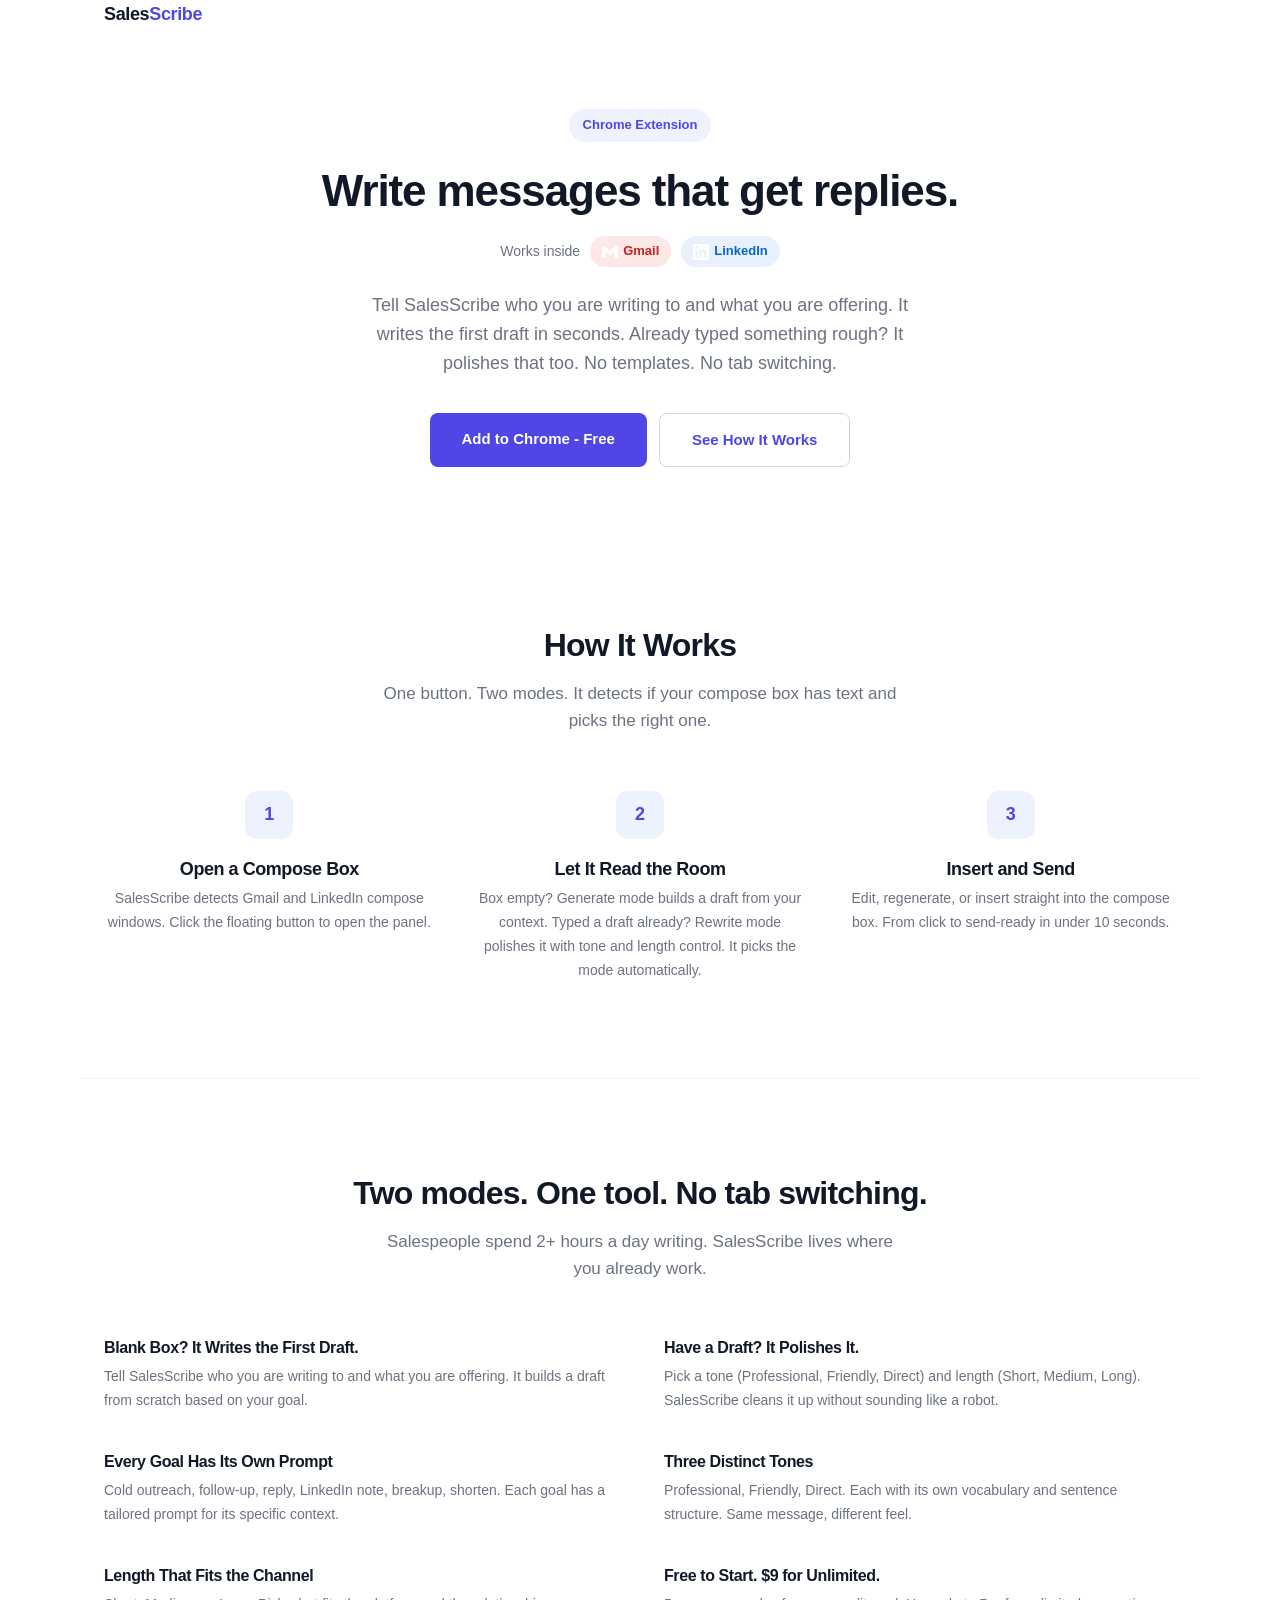
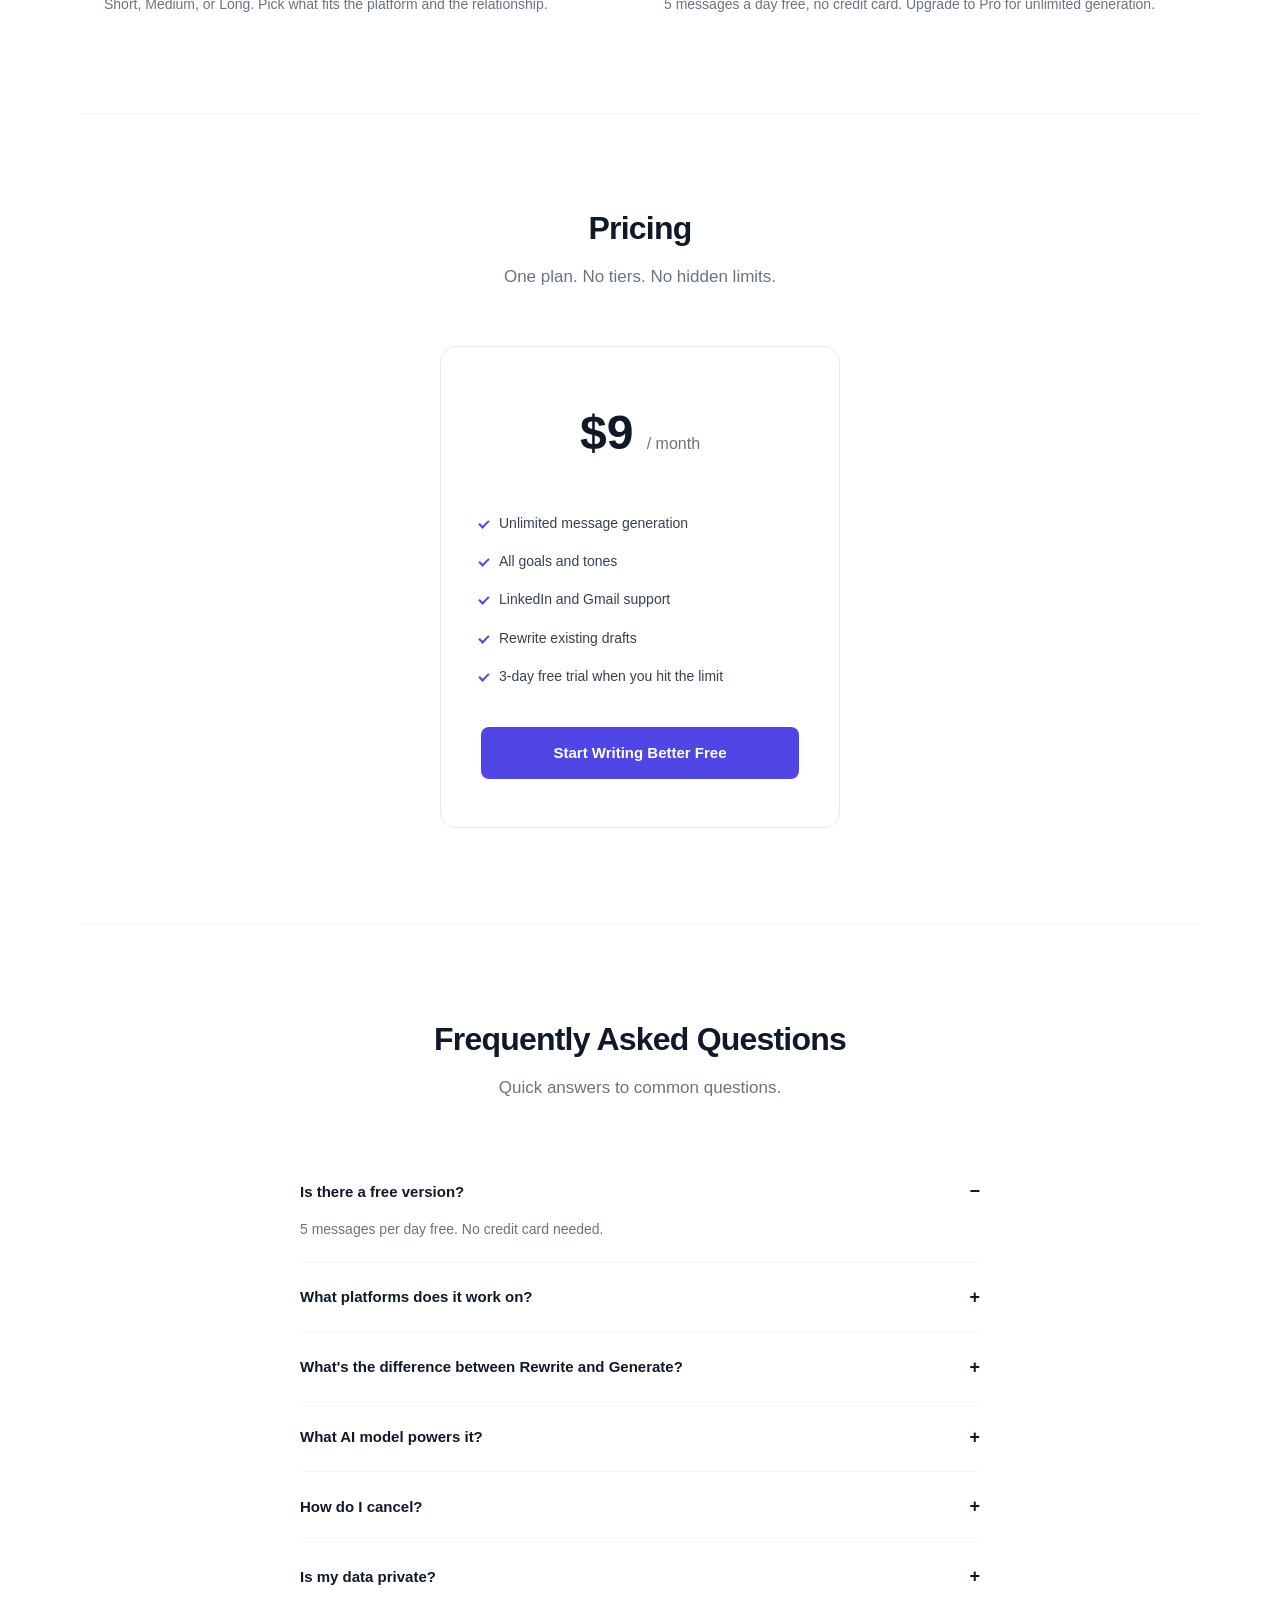
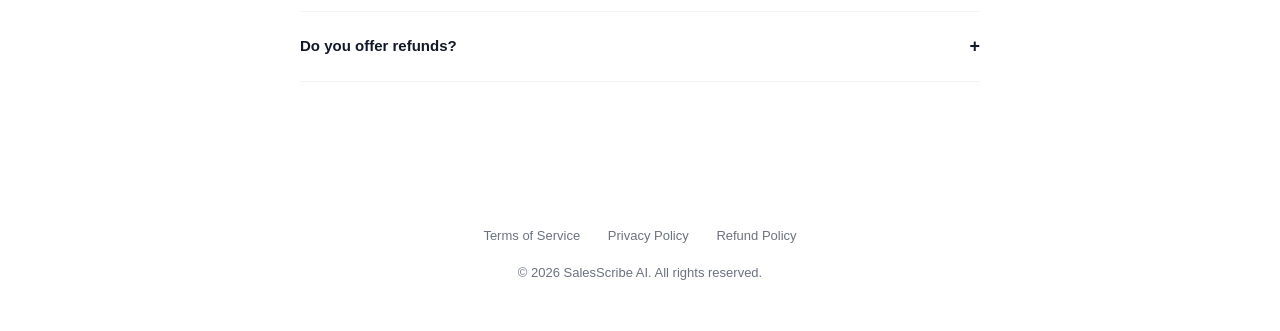
==== commit 414f8682: "added icons for gmail and linkedin" ====
--- a/index.html
+++ b/index.html
@@ -33,8 +33,11 @@
     .hero h1 { font-size: 44px; max-width: 720px; margin: 0 auto 20px; }
     .hero p { font-size: 18px; max-width: 560px; margin: 0 auto 36px; }
     .hero .cta-group { display: flex; gap: 12px; justify-content: center; flex-wrap: wrap; }
-    .hero     .platforms { display: flex; align-items: center; justify-content: center; gap: 8px; margin-bottom: 24px; font-size: 14px; color: #6B7280; }
-    .plat-icon { flex-shrink: 0; }
+    .hero     .platforms { display: flex; align-items: center; justify-content: center; gap: 10px; margin-bottom: 24px; }
+    .plat-text { font-size: 14px; color: #6B7280; }
+    .plat-badge { display: inline-flex; align-items: center; gap: 5px; padding: 5px 12px; border-radius: 100px; font-size: 13px; font-weight: 600; }
+    .plat-gmail { background: #fce8e6; color: #c5221f; }
+    .plat-linkedin { background: #e8f0fe; color: #0a66c2; }
     .badge {
       display: inline-block;
       background: #EEF2FF;
@@ -182,18 +185,15 @@
   <div class="badge">Chrome Extension</div>
   <h1>Write messages that get replies.</h1>
   <div class="platforms">
-    <span>Works inside</span>
-    <svg class="plat-icon" viewBox="0 0 128 128" width="28" height="28">
-      <rect x="4" y="20" width="120" height="88" rx="12" fill="#fff" stroke="#c5221f" stroke-width="3"/>
-      <path d="M64 58L14 30v66a8 8 0 008 8h84a8 8 0 008-8V30z" fill="#4285f4"/>
-      <path d="M14 30l50 28 50-28" fill="none" stroke="#fff" stroke-width="3" stroke-linejoin="round"/>
-      <path d="M34 52l-8 6m68-6l8 6" stroke="#fff" stroke-width="3" stroke-linecap="round"/>
-    </svg>
-    <svg class="plat-icon" viewBox="0 0 128 128" width="28" height="28">
-      <rect x="4" y="4" width="120" height="120" rx="16" fill="#0a66c2"/>
-      <path d="M32 48h14v44H32zm7-22a9 9 0 110 18 9 9 0 010-18z" fill="#fff"/>
-      <path d="M56 48h13v8h1c2-4 7-8 15-8 16 0 19 9 19 22v26H90V73c0-6-1-13-8-13s-10 5-10 13v19H56z" fill="#fff"/>
-    </svg>
+    <span class="plat-text">Works inside</span>
+    <span class="plat-badge plat-gmail">
+      <svg viewBox="0 0 24 24" width="16" height="16"><path d="M24 5.457v13.909c0 .904-.732 1.636-1.636 1.636h-3.819V11.73L12 16.64l-6.545-4.91v9.273H1.636A1.636 1.636 0 010 19.366V5.457c0-2.023 2.309-3.178 3.927-1.964L5.455 4.91 12 9.548l6.545-4.637 1.528-1.418C21.691 2.28 24 3.434 24 5.457z" fill="#fff"/></svg>
+      Gmail
+    </span>
+    <span class="plat-badge plat-linkedin">
+      <svg viewBox="0 0 24 24" width="16" height="16"><path d="M20.447 20.452h-3.554v-5.569c0-1.328-.027-3.037-1.852-3.037-1.853 0-2.136 1.445-2.136 2.939v5.667H9.351V9h3.414v1.561h.046c.477-.9 1.637-1.85 3.37-1.85 3.601 0 4.267 2.37 4.267 5.455v6.286zM5.337 7.433a2.062 2.062 0 01-2.063-2.065 2.064 2.064 0 112.063 2.065zm1.782 13.019H3.555V9h3.564v11.452zM22.225 0H1.771C.792 0 0 .774 0 1.729v20.542C0 23.227.792 24 1.771 24h20.451C23.2 24 24 23.227 24 22.271V1.729C24 .774 23.2 0 22.222 0h.003z" fill="#fff"/></svg>
+      LinkedIn
+    </span>
   </div>
   <p>Tell SalesScribe who you are writing to and what you are offering. It writes the first draft in seconds. Already typed something rough? It polishes that too. No templates. No tab switching.</p>
   <div class="cta-group">
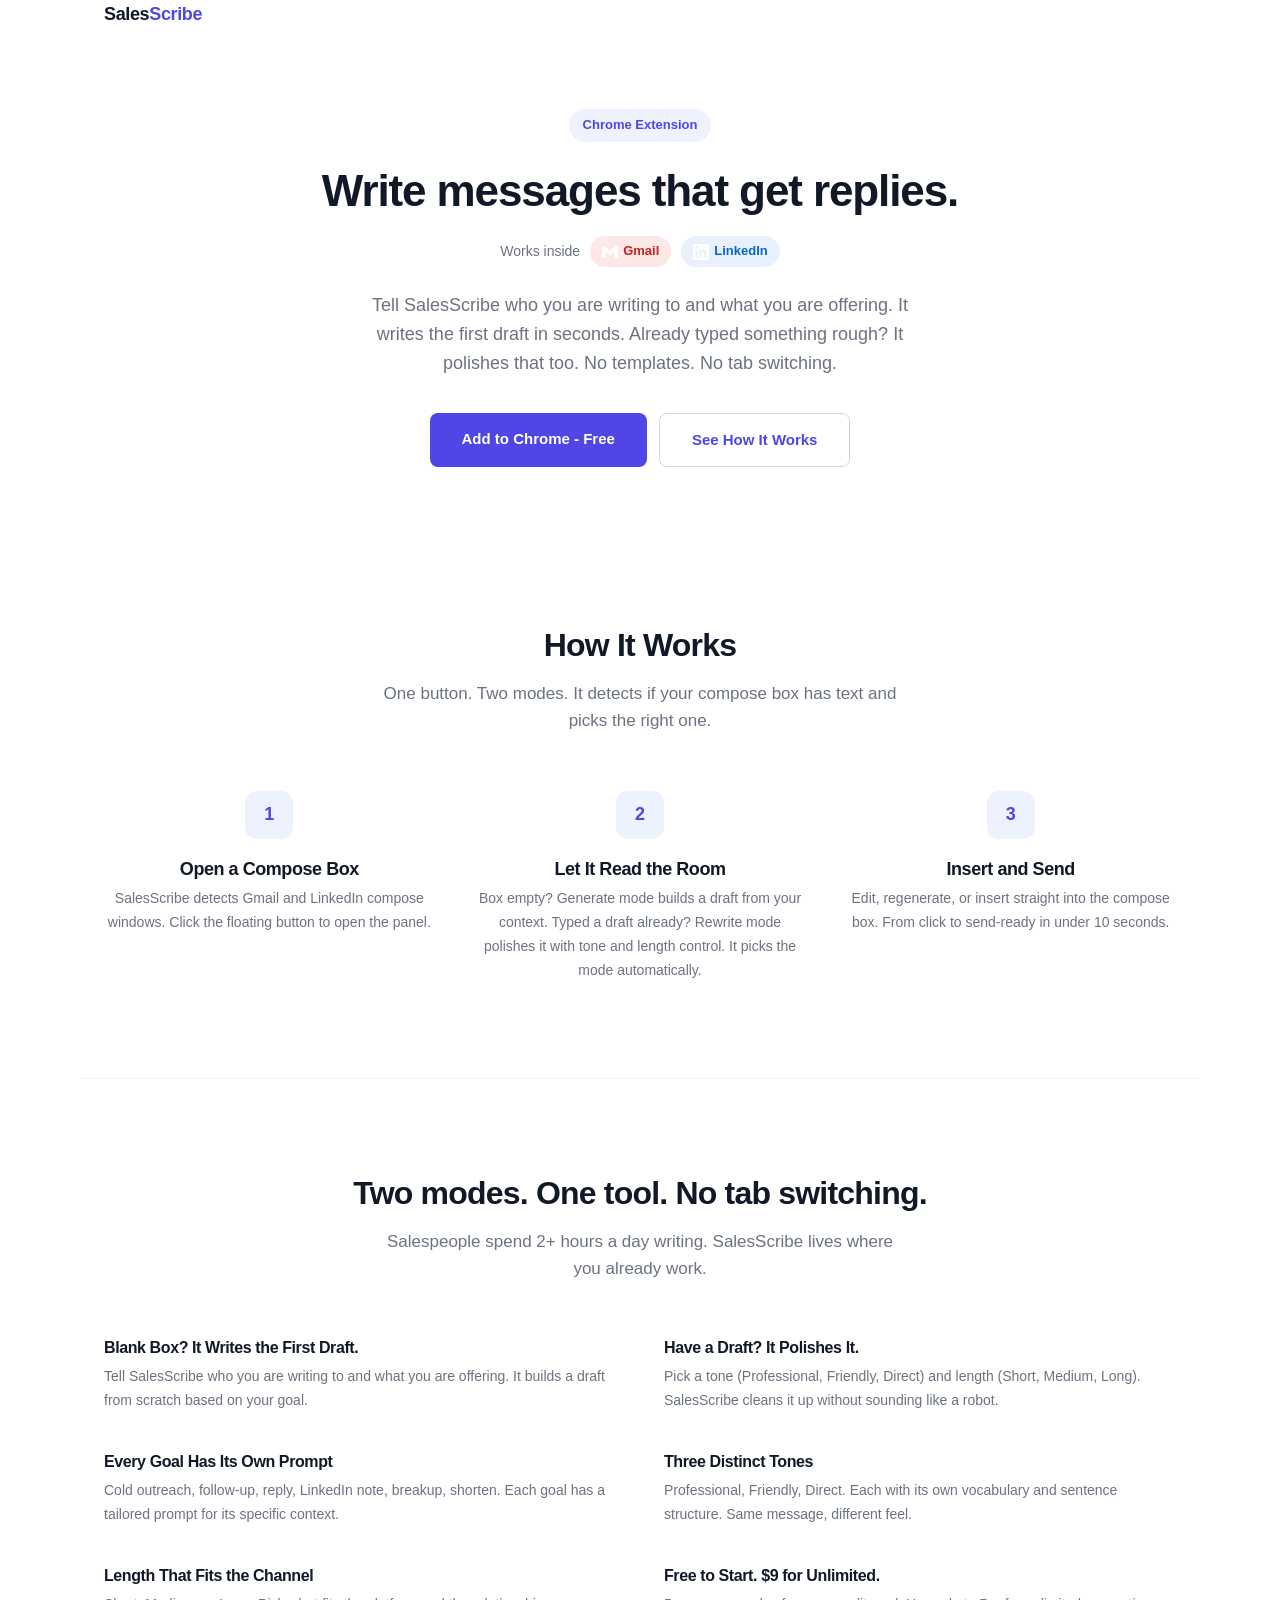
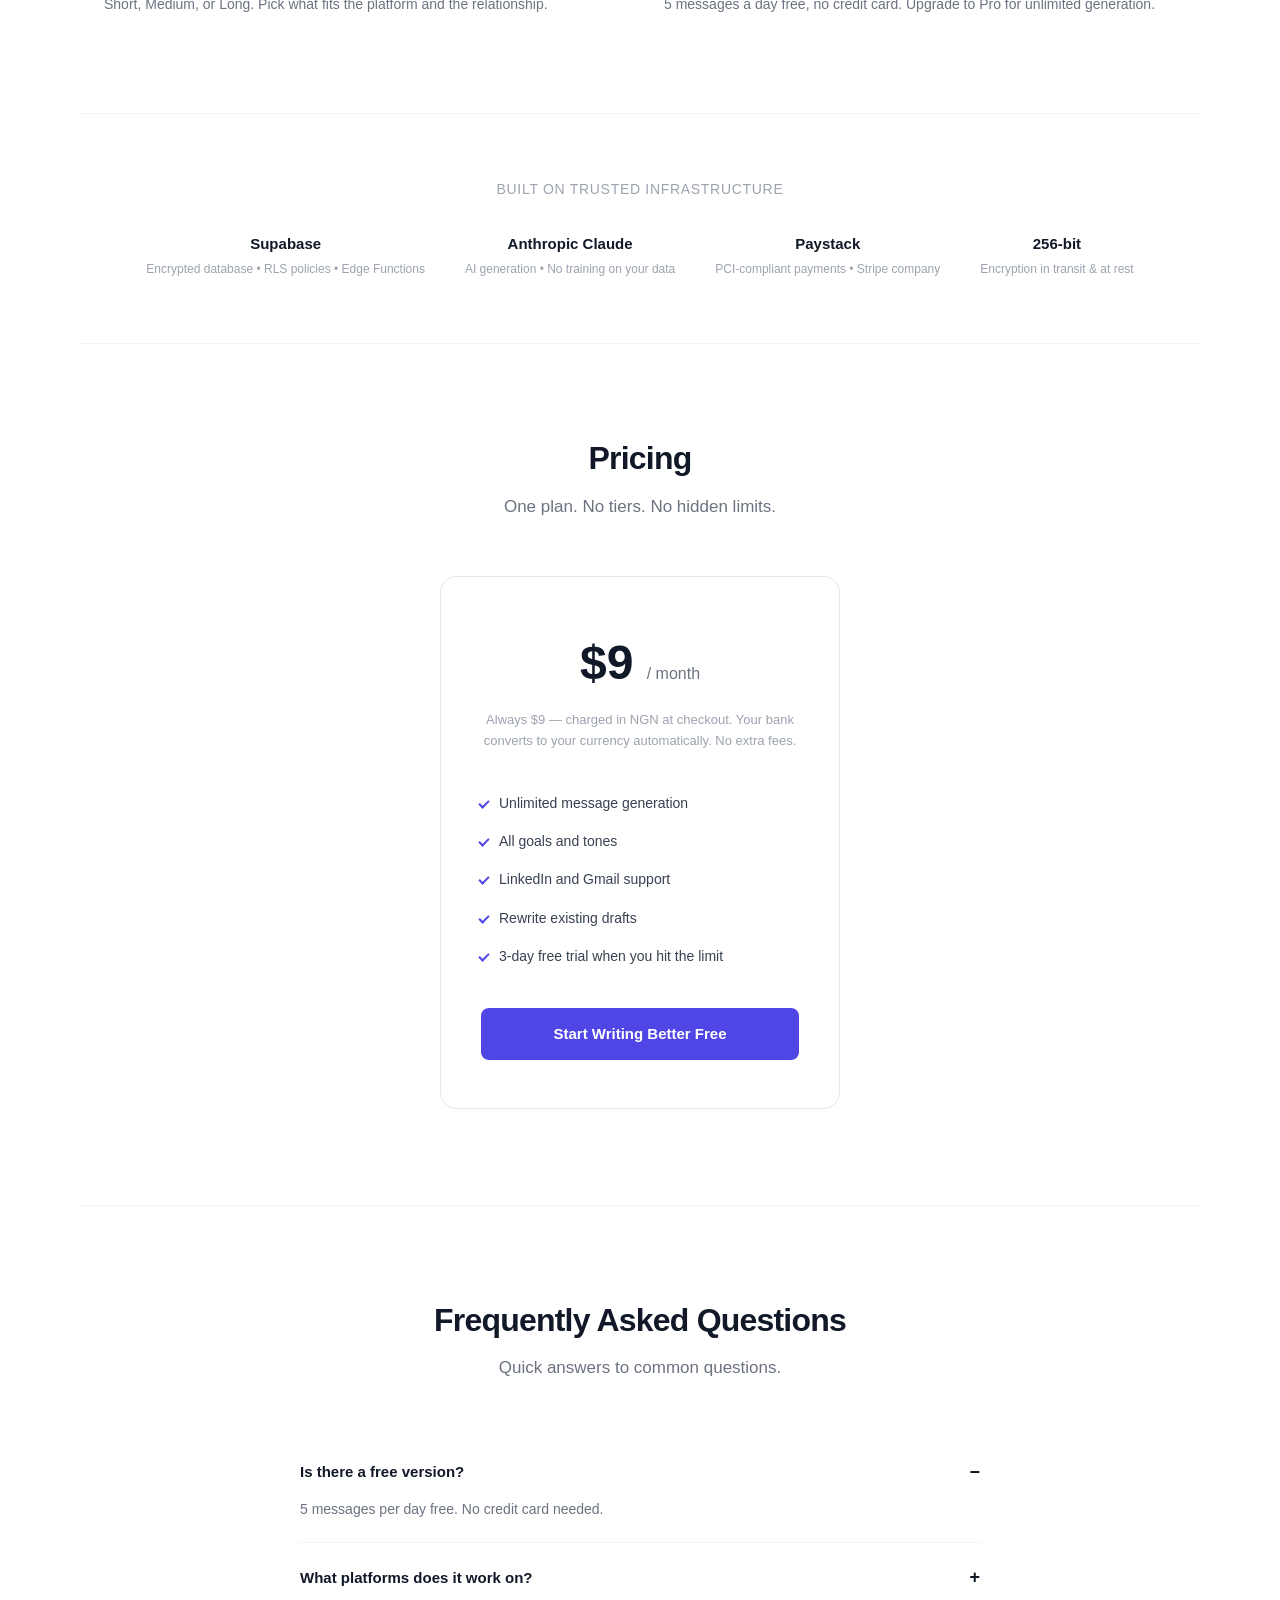
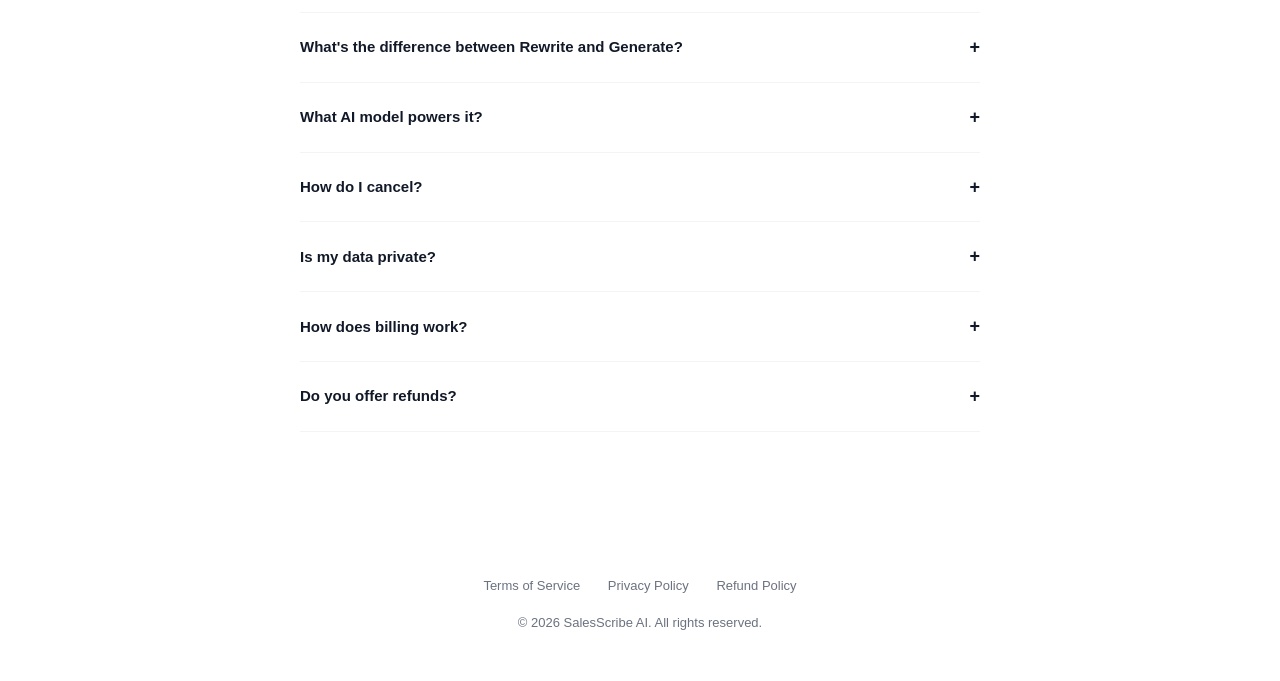
==== commit 815bb378: "including paystack details" ====
--- a/index.html
+++ b/index.html
@@ -263,12 +263,39 @@
 
 <hr class="section-divider container">
 
+<section class="section" style="padding:64px 0;">
+  <div class="container">
+    <p style="text-align:center;color:#9CA3AF;font-size:14px;margin-bottom:32px;text-transform:uppercase;letter-spacing:0.05em;">Built on trusted infrastructure</p>
+    <div style="display:flex;justify-content:center;align-items:center;gap:40px;flex-wrap:wrap;">
+      <div style="text-align:center;">
+        <div style="font-weight:700;font-size:15px;color:#111827;">Supabase</div>
+        <p style="font-size:12px;color:#9CA3AF;margin-top:4px;">Encrypted database &bull; RLS policies &bull; Edge Functions</p>
+      </div>
+      <div style="text-align:center;">
+        <div style="font-weight:700;font-size:15px;color:#111827;">Anthropic Claude</div>
+        <p style="font-size:12px;color:#9CA3AF;margin-top:4px;">AI generation &bull; No training on your data</p>
+      </div>
+      <div style="text-align:center;">
+        <div style="font-weight:700;font-size:15px;color:#111827;">Paystack</div>
+        <p style="font-size:12px;color:#9CA3AF;margin-top:4px;">PCI-compliant payments &bull; Stripe company</p>
+      </div>
+      <div style="text-align:center;">
+        <div style="font-weight:700;font-size:15px;color:#111827;">256-bit</div>
+        <p style="font-size:12px;color:#9CA3AF;margin-top:4px;">Encryption in transit &amp; at rest</p>
+      </div>
+    </div>
+  </div>
+</section>
+
+<hr class="section-divider container">
+
 <section class="section">
   <div class="container">
     <h2 class="section-title">Pricing</h2>
     <p class="section-subtitle">One plan. No tiers. No hidden limits.</p>
     <div class="pricing-card">
       <div class="price">$9 <span>/ month</span></div>
+      <p style="font-size:13px;color:#9CA3AF;margin-top:8px;">Always $9 — charged in NGN at checkout. Your bank converts to your currency automatically. No extra fees.</p>
       <ul class="perks">
         <li>Unlimited message generation</li>
         <li>All goals and tones</li>
@@ -318,7 +345,7 @@
           What AI model powers it?
           <span style="font-size:18px;">+</span>
         </div>
-        <div class="faq-answer">Claude Haiku by Anthropic. Output appears in 2-4 seconds.</div>
+        <div class="faq-answer">Claude Haiku by Anthropic. Output appears in 2-4 seconds. Your inputs are processed only to generate drafts — Anthropic does not train on your content.</div>
       </div>
 
       <div class="faq-item">
@@ -334,7 +361,15 @@
           Is my data private?
           <span style="font-size:18px;">+</span>
         </div>
-        <div class="faq-answer">We store generated messages for your history only. We do not train AI models on your data.</div>
+        <div class="faq-answer">Yes. Your data is encrypted in transit and at rest via Supabase (our infrastructure provider). We store generated messages for your history only. We do not sell your data. We do not train AI models on your data. Messages are only processed by Claude (Anthropic) to generate your drafts — they do not use your content for training. You can delete your messages or entire account anytime.</div>
+      </div>
+
+      <div class="faq-item">
+        <div class="faq-question" onclick="toggleFaq(this)">
+          How does billing work?
+          <span style="font-size:18px;">+</span>
+        </div>
+        <div class="faq-answer">The price is $9/month regardless of where you are. At checkout you'll see the NGN amount (e.g. â¦12,200) because our payment processor is Nigerian. Don't worry — if you're outside Nigeria, your bank converts $9 to your currency at their rate. You're never charged more than $9 equivalent. Nigerian customers simply pay in NGN directly. No hidden fees either way.</div>
       </div>
 
       <div class="faq-item">
